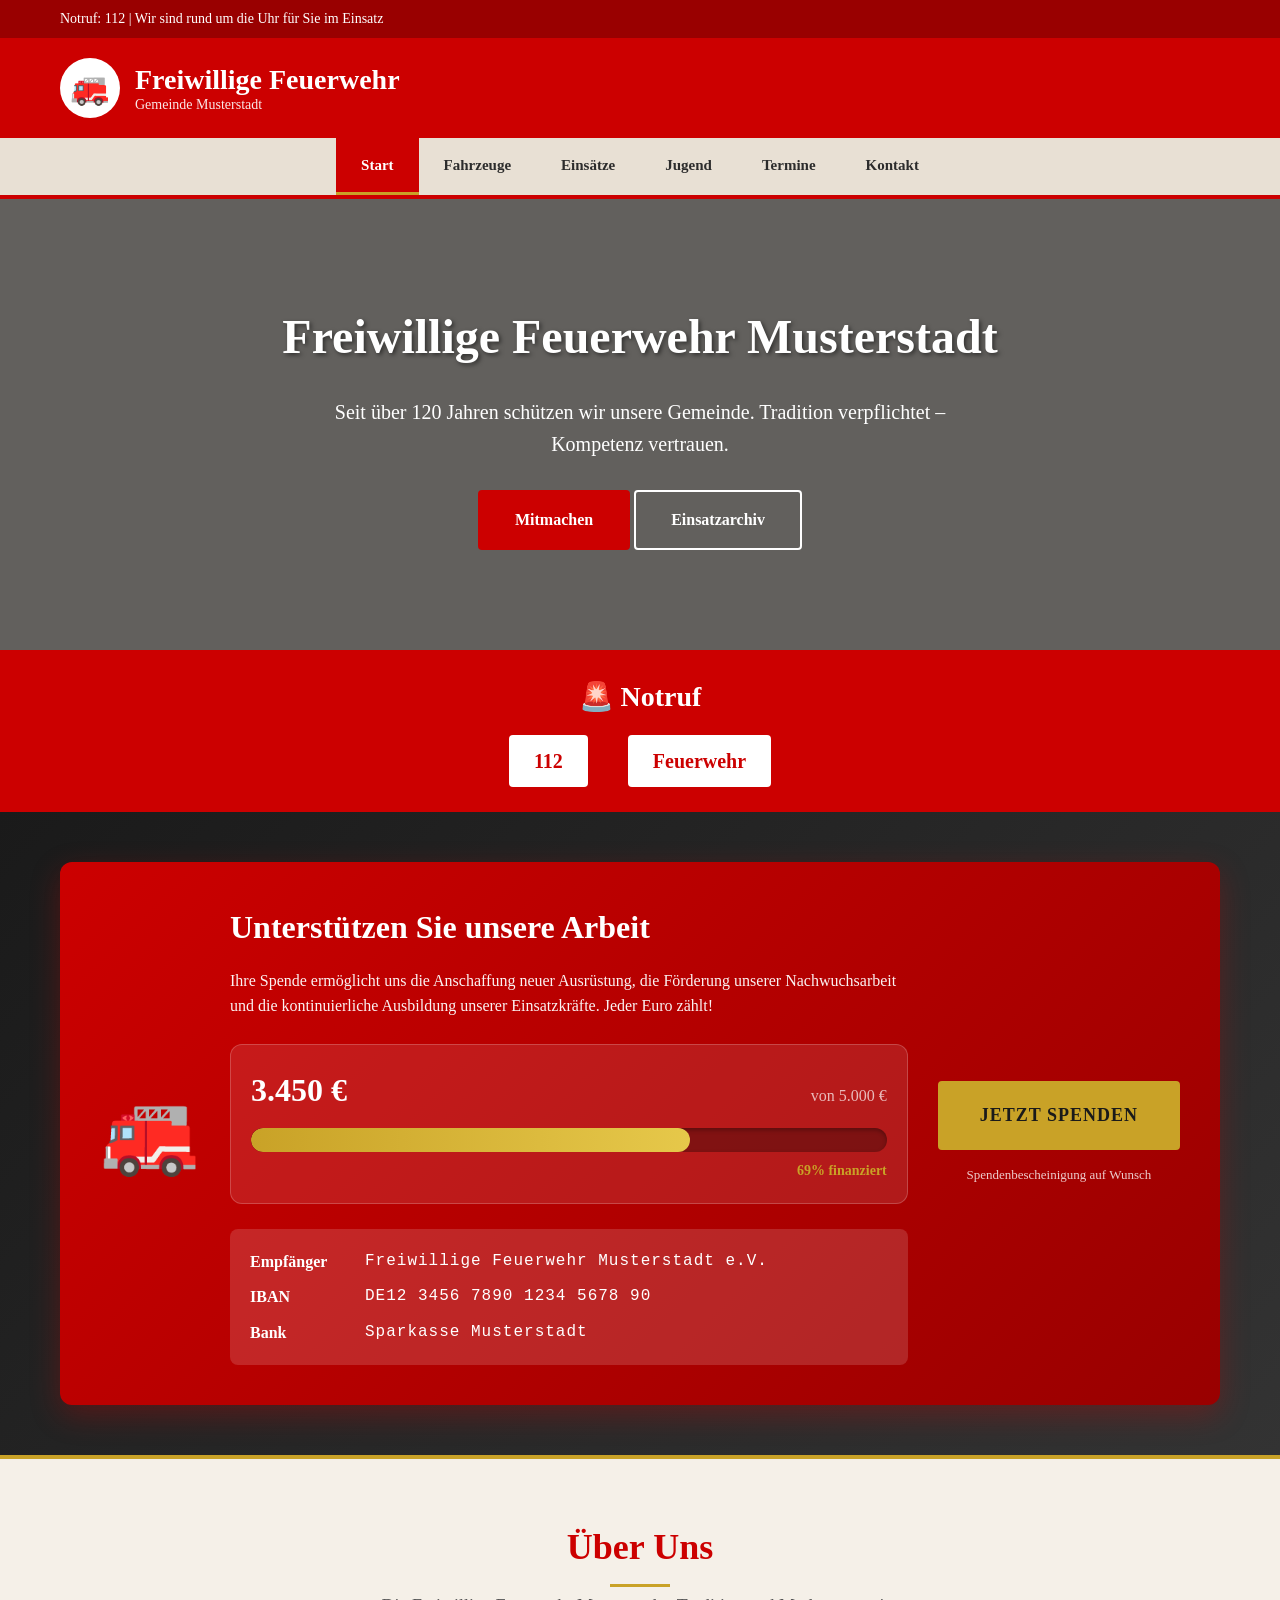
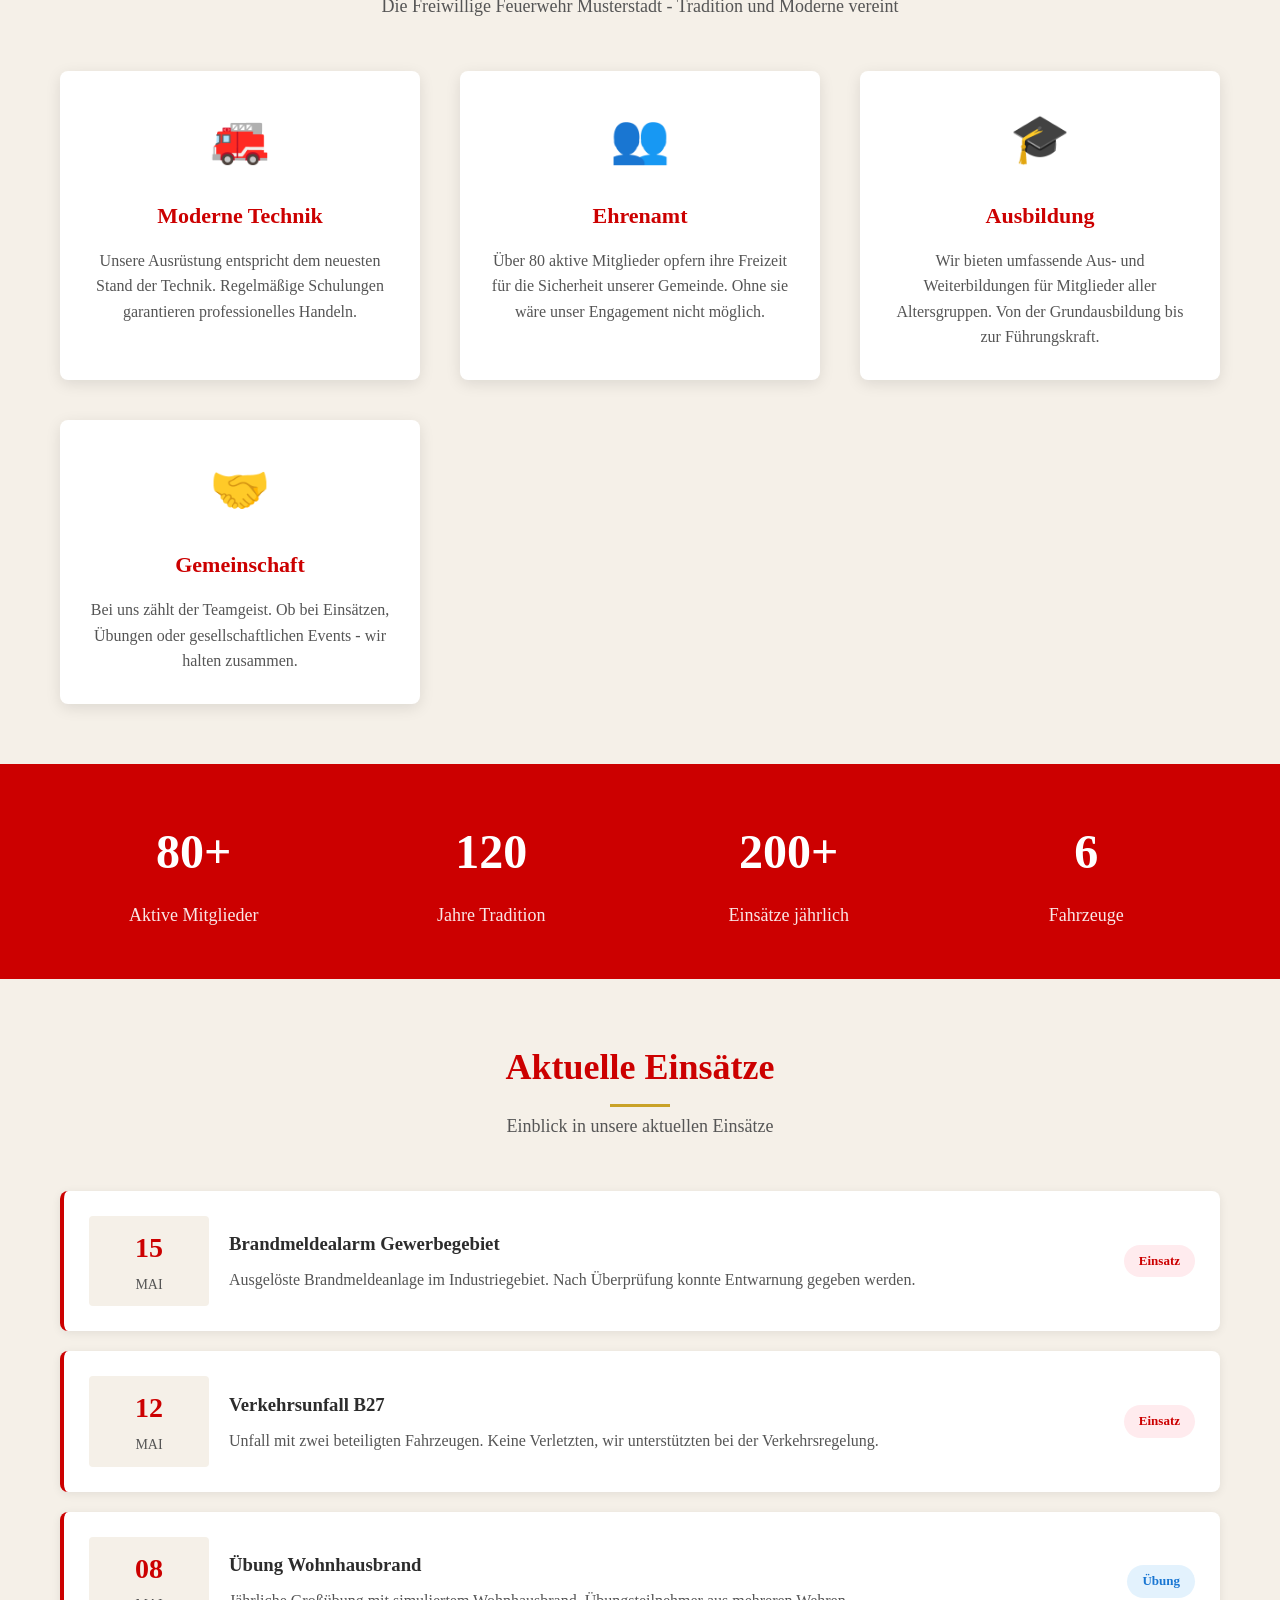
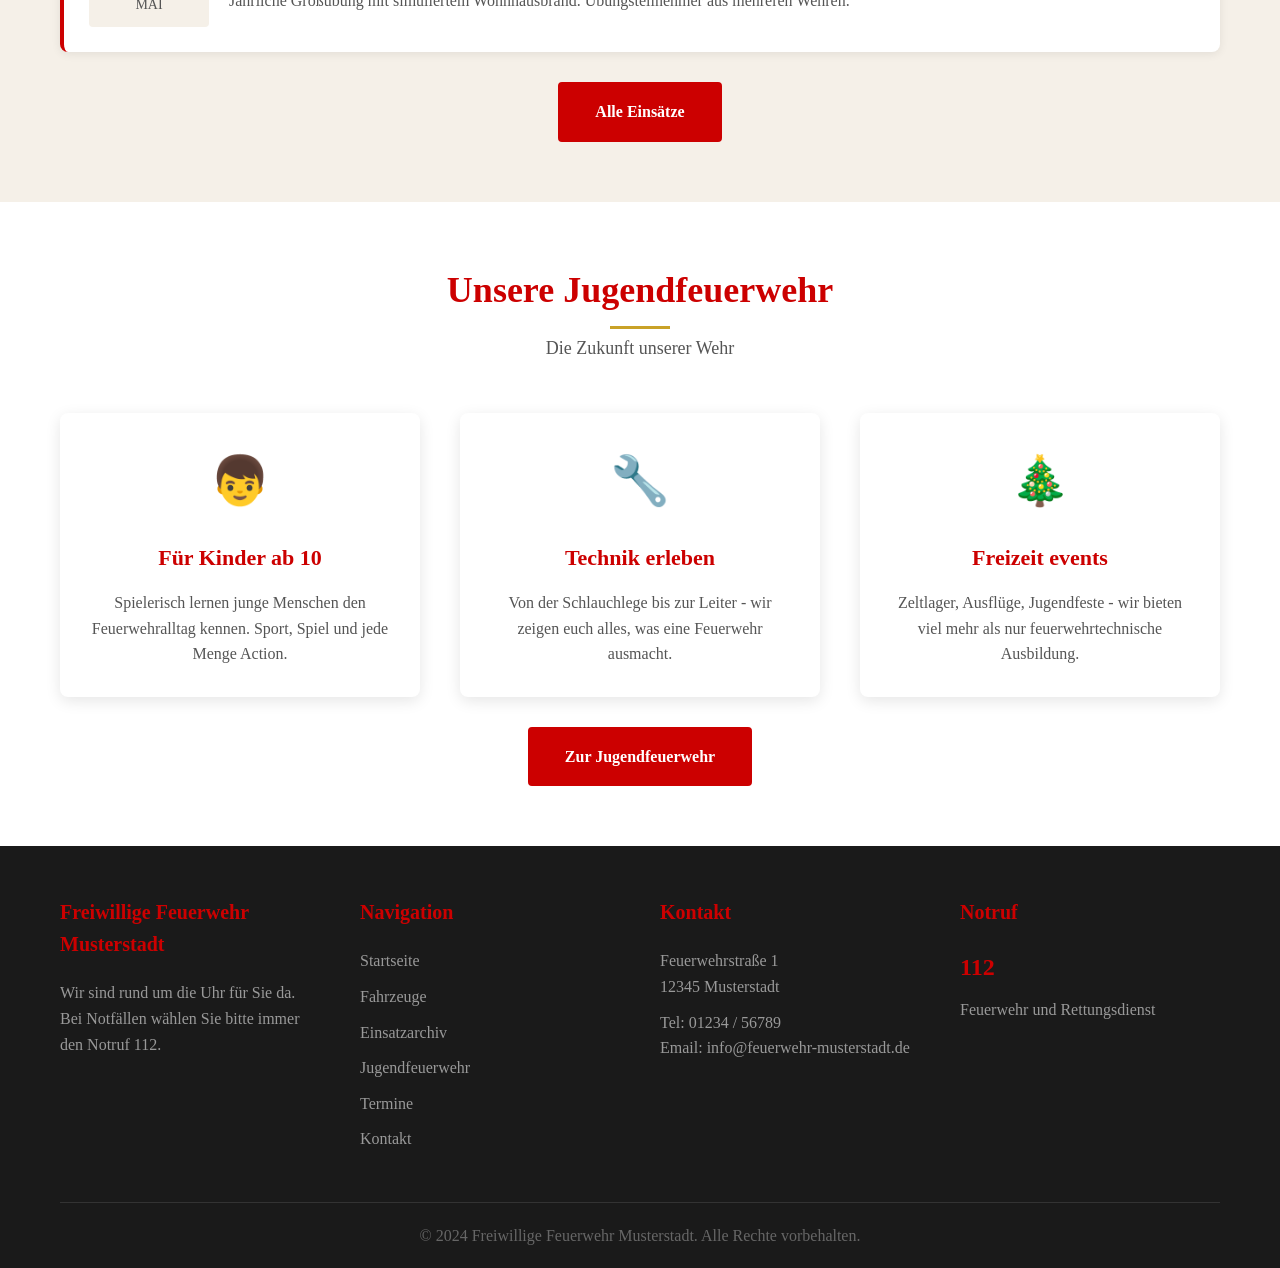
==== index.html @ 6a45057d "Template 6: Feuerwehr-Website mit echten Bildern" ====
<!DOCTYPE html>
<html lang="de">
<head>
    <meta charset="UTF-8">
    <meta name="viewport" content="width=device-width, initial-scale=1.0">
    <title>Freiwillige Feuerwehr Musterstadt - Wir schützen, wir helfen, wir sind da</title>
    <link rel="stylesheet" href="styles.css">
</head>
<body>
    <header>
        <div class="header-top">
            <div class="container">
                <span>Notruf: 112 | Wir sind rund um die Uhr für Sie im Einsatz</span>
            </div>
        </div>
        <div class="container">
            <div class="header-main">
                <div class="logo">
                    <div class="logo-icon">🚒</div>
                    <div class="logo-text">
                        Freiwillige Feuerwehr
                        <span>Gemeinde Musterstadt</span>
                    </div>
                </div>
            </div>
        </div>
    </header>

    <nav>
        <div class="container">
            <ul>
                <li><a href="index.html" class="active">Start</a></li>
                <li><a href="fahrzeuge.html">Fahrzeuge</a></li>
                <li><a href="einsatz.html">Einsätze</a></li>
                <li><a href="jugendfeuerwehr.html">Jugend</a></li>
                <li><a href="events.html">Termine</a></li>
                <li><a href="kontakt.html">Kontakt</a></li>
            </ul>
        </div>
    </nav>

    <section class="hero" style="background: linear-gradient(rgba(0,0,0,0.6), rgba(0,0,0,0.6)), url('https://images.unsplash.com/photo-1516233672786-4d4b33e1d5e4?w=1200') center/cover no-repeat;">
        <div class="container">
            <h1>Freiwillige Feuerwehr Musterstadt</h1>
            <p>Seit über 120 Jahren schützen wir unsere Gemeinde. Tradition verpflichtet – Kompetenz vertrauen.</p>
            <a href="kontakt.html" class="btn">Mitmachen</a>
            <a href="einsatz.html" class="btn btn-outline">Einsatzarchiv</a>
        </div>
    </section>

    <div class="emergency-banner">
        <div class="container">
            <h2>🚨 Notruf</h2>
            <div class="emergency-numbers">
                <div class="emergency-number">112</div>
                <div class="emergency-number">Feuerwehr</div>
            </div>
        </div>
    </div>

    <section class="donation-banner">
        <div class="container">
            <div class="donation-box">
                <div class="donation-icon">🚒</div>
                <div class="donation-content">
                    <h2>Unterstützen Sie unsere Arbeit</h2>
                    <p>Ihre Spende ermöglicht uns die Anschaffung neuer Ausrüstung, die Förderung unserer Nachwuchsarbeit und die kontinuierliche Ausbildung unserer Einsatzkräfte. Jeder Euro zählt!</p>
                    
                    <div class="donation-progress">
                        <div class="donation-progress-header">
                            <span class="donation-current">3.450 €</span>
                            <span class="donation-goal">von 5.000 €</span>
                        </div>
                        <div class="donation-progress-bar">
                            <div class="donation-progress-fill" style="width: 69%;"></div>
                        </div>
                        <span class="donation-percent">69% finanziert</span>
                    </div>
                    
                    <div class="donation-details">
                        <div class="donation-account">
                            <span class="donation-label">Empfänger</span>
                            <span class="donation-value">Freiwillige Feuerwehr Musterstadt e.V.</span>
                        </div>
                        <div class="donation-account">
                            <span class="donation-label">IBAN</span>
                            <span class="donation-value">DE12 3456 7890 1234 5678 90</span>
                        </div>
                        <div class="donation-account">
                            <span class="donation-label">Bank</span>
                            <span class="donation-value">Sparkasse Musterstadt</span>
                        </div>
                    </div>
                </div>
                <div class="donation-action">
                    <a href="kontakt.html" class="btn btn-donate">Jetzt spenden</a>
                    <p class="donation-note">Spendenbescheinigung auf Wunsch</p>
                </div>
            </div>
        </div>
    </section>

    <section>
        <div class="container">
            <div class="section-title">
                <h2>Über Uns</h2>
                <p>Die Freiwillige Feuerwehr Musterstadt - Tradition und Moderne vereint</p>
            </div>
            <div class="about-grid">
                <div class="about-card">
                    <div class="about-card-icon">🚒</div>
                    <h3>Moderne Technik</h3>
                    <p>Unsere Ausrüstung entspricht dem neuesten Stand der Technik. Regelmäßige Schulungen garantieren professionelles Handeln.</p>
                </div>
                <div class="about-card">
                    <div class="about-card-icon">👥</div>
                    <h3>Ehrenamt</h3>
                    <p>Über 80 aktive Mitglieder opfern ihre Freizeit für die Sicherheit unserer Gemeinde. Ohne sie wäre unser Engagement nicht möglich.</p>
                </div>
                <div class="about-card">
                    <div class="about-card-icon">🎓</div>
                    <h3>Ausbildung</h3>
                    <p>Wir bieten umfassende Aus- und Weiterbildungen für Mitglieder aller Altersgruppen. Von der Grundausbildung bis zur Führungskraft.</p>
                </div>
                <div class="about-card">
                    <div class="about-card-icon">🤝</div>
                    <h3>Gemeinschaft</h3>
                    <p>Bei uns zählt der Teamgeist. Ob bei Einsätzen, Übungen oder gesellschaftlichen Events - wir halten zusammen.</p>
                </div>
            </div>
        </div>
    </section>

    <section class="stats-section">
        <div class="container">
            <div class="stats-grid">
                <div class="stat-item">
                    <h3>80+</h3>
                    <p>Aktive Mitglieder</p>
                </div>
                <div class="stat-item">
                    <h3>120</h3>
                    <p>Jahre Tradition</p>
                </div>
                <div class="stat-item">
                    <h3>200+</h3>
                    <p>Einsätze jährlich</p>
                </div>
                <div class="stat-item">
                    <h3>6</h3>
                    <p>Fahrzeuge</p>
                </div>
            </div>
        </div>
    </section>

    <section>
        <div class="container">
            <div class="section-title">
                <h2>Aktuelle Einsätze</h2>
                <p>Einblick in unsere aktuellen Einsätze</p>
            </div>
            <div class="mission-list">
                <div class="mission-item">
                    <div class="mission-date">
                        <span class="day">15</span>
                        <span class="month">Mai</span>
                    </div>
                    <div class="mission-content">
                        <h3>Brandmeldealarm Gewerbegebiet</h3>
                        <p>Ausgelöste Brandmeldeanlage im Industriegebiet. Nach Überprüfung konnte Entwarnung gegeben werden.</p>
                    </div>
                    <span class="mission-type einsatz">Einsatz</span>
                </div>
                <div class="mission-item">
                    <div class="mission-date">
                        <span class="day">12</span>
                        <span class="month">Mai</span>
                    </div>
                    <div class="mission-content">
                        <h3>Verkehrsunfall B27</h3>
                        <p>Unfall mit zwei beteiligten Fahrzeugen. Keine Verletzten, wir unterstützten bei der Verkehrsregelung.</p>
                    </div>
                    <span class="mission-type einsatz">Einsatz</span>
                </div>
                <div class="mission-item">
                    <div class="mission-date">
                        <span class="day">08</span>
                        <span class="month">Mai</span>
                    </div>
                    <div class="mission-content">
                        <h3>Übung Wohnhausbrand</h3>
                        <p>Jährliche Großübung mit simuliertem Wohnhausbrand. Übungsteilnehmer aus mehreren Wehren.</p>
                    </div>
                    <span class="mission-type uebung">Übung</span>
                </div>
            </div>
            <div style="text-align: center; margin-top: 30px;">
                <a href="einsatz.html" class="btn">Alle Einsätze</a>
            </div>
        </div>
    </section>

    <section style="background-color: var(--white);">
        <div class="container">
            <div class="section-title">
                <h2>Unsere Jugendfeuerwehr</h2>
                <p>Die Zukunft unserer Wehr</p>
            </div>
            <div class="about-grid">
                <div class="about-card">
                    <div class="about-card-icon">👦</div>
                    <h3>Für Kinder ab 10</h3>
                    <p>Spielerisch lernen junge Menschen den Feuerwehralltag kennen. Sport, Spiel und jede Menge Action.</p>
                </div>
                <div class="about-card">
                    <div class="about-card-icon">🔧</div>
                    <h3>Technik erleben</h3>
                    <p>Von der Schlauchlege bis zur Leiter - wir zeigen euch alles, was eine Feuerwehr ausmacht.</p>
                </div>
                <div class="about-card">
                    <div class="about-card-icon">🎄</div>
                    <h3>Freizeit events</h3>
                    <p>Zeltlager, Ausflüge, Jugendfeste - wir bieten viel mehr als nur feuerwehrtechnische Ausbildung.</p>
                </div>
            </div>
            <div style="text-align: center; margin-top: 30px;">
                <a href="jugendfeuerwehr.html" class="btn">Zur Jugendfeuerwehr</a>
            </div>
        </div>
    </section>

    <footer>
        <div class="container">
            <div class="footer-grid">
                <div class="footer-section">
                    <h4>Freiwillige Feuerwehr Musterstadt</h4>
                    <p>Wir sind rund um die Uhr für Sie da. Bei Notfällen wählen Sie bitte immer den Notruf 112.</p>
                </div>
                <div class="footer-section">
                    <h4>Navigation</h4>
                    <ul>
                        <li><a href="index.html">Startseite</a></li>
                        <li><a href="fahrzeuge.html">Fahrzeuge</a></li>
                        <li><a href="einsatz.html">Einsatzarchiv</a></li>
                        <li><a href="jugendfeuerwehr.html">Jugendfeuerwehr</a></li>
                        <li><a href="events.html">Termine</a></li>
                        <li><a href="kontakt.html">Kontakt</a></li>
                    </ul>
                </div>
                <div class="footer-section">
                    <h4>Kontakt</h4>
                    <p>Feuerwehrstraße 1<br>12345 Musterstadt</p>
                    <p>Tel: 01234 / 56789<br>Email: info@feuerwehr-musterstadt.de</p>
                </div>
                <div class="footer-section">
                    <h4>Notruf</h4>
                    <p style="font-size: 24px; font-weight: bold; color: var(--primary-red);">112</p>
                    <p>Feuerwehr und Rettungsdienst</p>
                </div>
            </div>
            <div class="footer-bottom">
                <p>&copy; 2024 Freiwillige Feuerwehr Musterstadt. Alle Rechte vorbehalten.</p>
            </div>
        </div>
    </footer>
</body>
</html>
---- styles.css ----
:root {
  --primary-red: #cc0000;
  --primary-red-dark: #990000;
  --beige: #f5f0e8;
  --beige-dark: #e8e0d4;
  --white: #ffffff;
  --text-dark: #2c2c2c;
  --text-gray: #555555;
  --gold: #c9a227;
}

* {
  margin: 0;
  padding: 0;
  box-sizing: border-box;
}

body {
  font-family: 'Georgia', 'Times New Roman', serif;
  background-color: var(--beige);
  color: var(--text-dark);
  line-height: 1.6;
}

h1, h2, h3, h4 {
  font-family: 'Georgia', serif;
  font-weight: 700;
}

a {
  text-decoration: none;
  color: inherit;
}

.container {
  max-width: 1200px;
  margin: 0 auto;
  padding: 0 20px;
}

/* Header & Navigation */
header {
  background-color: var(--primary-red);
  color: var(--white);
  padding: 0;
}

.header-top {
  background-color: var(--primary-red-dark);
  padding: 8px 0;
  font-size: 14px;
}

.header-main {
  display: flex;
  justify-content: space-between;
  align-items: center;
  padding: 20px 0;
}

.logo {
  display: flex;
  align-items: center;
  gap: 15px;
}

.logo-icon {
  width: 60px;
  height: 60px;
  background-color: var(--white);
  border-radius: 50%;
  display: flex;
  align-items: center;
  justify-content: center;
  font-size: 32px;
}

.logo-text {
  font-size: 28px;
  font-weight: 700;
  line-height: 1.2;
}

.logo-text span {
  display: block;
  font-size: 14px;
  font-weight: 400;
  opacity: 0.9;
}

nav {
  background-color: var(--beige-dark);
  border-bottom: 4px solid var(--primary-red);
}

nav ul {
  display: flex;
  list-style: none;
  justify-content: center;
  flex-wrap: wrap;
}

nav ul li {
  position: relative;
}

nav ul li a {
  display: block;
  padding: 15px 25px;
  color: var(--text-dark);
  font-weight: 600;
  font-size: 15px;
  transition: all 0.3s ease;
  border-bottom: 3px solid transparent;
}

nav ul li a:hover,
nav ul li a.active {
  background-color: var(--primary-red);
  color: var(--white);
  border-bottom-color: var(--gold);
}

/* Hero Section */
.hero {
  background: linear-gradient(rgba(0,0,0,0.6), rgba(0,0,0,0.6)), url('data:image/svg+xml,<svg xmlns="http://www.w3.org/2000/svg" viewBox="0 0 1200 600"><rect fill="%23cc0000" width="1200" height="600"/><text x="600" y="300" text-anchor="middle" fill="white" font-size="120" opacity="0.1">🚒</text></svg>');
  background-size: cover;
  background-position: center;
  color: var(--white);
  padding: 100px 0;
  text-align: center;
}

.hero h1 {
  font-size: 48px;
  margin-bottom: 20px;
  text-shadow: 2px 2px 4px rgba(0,0,0,0.5);
}

.hero p {
  font-size: 20px;
  max-width: 700px;
  margin: 0 auto 30px;
}

.btn {
  display: inline-block;
  padding: 15px 35px;
  background-color: var(--primary-red);
  color: var(--white);
  font-weight: 700;
  font-size: 16px;
  border-radius: 4px;
  transition: all 0.3s ease;
  border: 2px solid var(--primary-red);
  cursor: pointer;
}

.btn:hover {
  background-color: var(--primary-red-dark);
  border-color: var(--primary-red-dark);
  transform: translateY(-2px);
}

.btn-outline {
  background-color: transparent;
  border: 2px solid var(--white);
}

.btn-outline:hover {
  background-color: var(--white);
  color: var(--primary-red);
}

.btn-gold {
  background-color: var(--gold);
  border-color: var(--gold);
}

.btn-gold:hover {
  background-color: #b8911f;
}

/* Emergency Banner */
.emergency-banner {
  background-color: var(--primary-red);
  color: var(--white);
  padding: 25px 0;
  text-align: center;
}

.emergency-banner h2 {
  font-size: 28px;
  margin-bottom: 10px;
}

.emergency-banner .emergency-numbers {
  display: flex;
  justify-content: center;
  gap: 40px;
  flex-wrap: wrap;
  margin-top: 15px;
}

.emergency-number {
  background-color: var(--white);
  color: var(--primary-red);
  padding: 10px 25px;
  font-size: 20px;
  font-weight: 700;
  border-radius: 4px;
}

/* Sections */
section {
  padding: 60px 0;
}

.section-title {
  text-align: center;
  margin-bottom: 50px;
}

.section-title h2 {
  font-size: 36px;
  color: var(--primary-red);
  margin-bottom: 15px;
  position: relative;
  display: inline-block;
}

.section-title h2::after {
  content: '';
  position: absolute;
  bottom: -10px;
  left: 50%;
  transform: translateX(-50%);
  width: 60px;
  height: 3px;
  background-color: var(--gold);
}

.section-title p {
  font-size: 18px;
  color: var(--text-gray);
}

/* About Section */
.about-grid {
  display: grid;
  grid-template-columns: repeat(auto-fit, minmax(300px, 1fr));
  gap: 40px;
}

.about-card {
  background-color: var(--white);
  padding: 30px;
  border-radius: 8px;
  box-shadow: 0 4px 15px rgba(0,0,0,0.1);
  text-align: center;
}

.about-card-icon {
  font-size: 48px;
  margin-bottom: 20px;
}

.about-card h3 {
  color: var(--primary-red);
  margin-bottom: 15px;
  font-size: 22px;
}

.about-card p {
  color: var(--text-gray);
}

/* Stats Section */
.stats-section {
  background-color: var(--primary-red);
  color: var(--white);
  padding: 50px 0;
}

.stats-grid {
  display: grid;
  grid-template-columns: repeat(auto-fit, minmax(200px, 1fr));
  gap: 30px;
  text-align: center;
}

.stat-item h3 {
  font-size: 48px;
  margin-bottom: 10px;
}

.stat-item p {
  font-size: 18px;
  opacity: 0.9;
}

/* Vehicle Gallery */
.vehicle-grid {
  display: grid;
  grid-template-columns: repeat(auto-fit, minmax(350px, 1fr));
  gap: 30px;
}

.vehicle-card {
  background-color: var(--white);
  border-radius: 8px;
  overflow: hidden;
  box-shadow: 0 4px 15px rgba(0,0,0,0.1);
  transition: transform 0.3s ease;
}

.vehicle-card:hover {
  transform: translateY(-5px);
}

.vehicle-image {
  height: 250px;
  background: linear-gradient(135deg, var(--beige-dark), var(--beige));
  display: flex;
  align-items: center;
  justify-content: center;
  font-size: 80px;
}

.vehicle-img {
  width: 100%;
  height: 250px;
  object-fit: cover;
}

.vehicle-info {
  padding: 25px;
}

.vehicle-info h3 {
  color: var(--primary-red);
  margin-bottom: 10px;
  font-size: 22px;
}

.vehicle-info .vehicle-type {
  display: inline-block;
  background-color: var(--gold);
  color: var(--white);
  padding: 4px 12px;
  font-size: 12px;
  font-weight: 600;
  border-radius: 20px;
  margin-bottom: 15px;
}

.vehicle-info p {
  color: var(--text-gray);
  margin-bottom: 10px;
}

.vehicle-details {
  display: flex;
  gap: 20px;
  margin-top: 15px;
  padding-top: 15px;
  border-top: 1px solid var(--beige-dark);
}

.vehicle-details span {
  font-size: 14px;
  color: var(--text-gray);
}

/* Mission Archive */
.mission-list {
  display: flex;
  flex-direction: column;
  gap: 20px;
}

.mission-item {
  background-color: var(--white);
  padding: 25px;
  border-radius: 8px;
  box-shadow: 0 2px 10px rgba(0,0,0,0.08);
  border-left: 4px solid var(--primary-red);
  display: grid;
  grid-template-columns: 120px 1fr auto;
  gap: 20px;
  align-items: center;
}

.mission-date {
  background-color: var(--beige);
  padding: 10px;
  text-align: center;
  border-radius: 4px;
}

.mission-date .day {
  font-size: 28px;
  font-weight: 700;
  color: var(--primary-red);
  display: block;
}

.mission-date .month {
  font-size: 14px;
  color: var(--text-gray);
  text-transform: uppercase;
}

.mission-content h3 {
  color: var(--text-dark);
  margin-bottom: 8px;
}

.mission-content p {
  color: var(--text-gray);
}

.mission-type {
  display: inline-block;
  padding: 6px 15px;
  border-radius: 20px;
  font-size: 13px;
  font-weight: 600;
}

.mission-type.einsatz {
  background-color: #ffebee;
  color: var(--primary-red);
}

.mission-type.uebung {
  background-color: #e3f2fd;
  color: #1976d2;
}

.mission-type.sonstiges {
  background-color: #e8f5e9;
  color: #388e3c;
}

/* Youth Section */
.youth-hero {
  background: linear-gradient(rgba(204, 0, 0, 0.85), rgba(204, 0, 0, 0.85)), url('data:image/svg+xml,<svg xmlns="http://www.w3.org/2000/svg" viewBox="0 0 1200 400"><rect fill="%23cc0000" width="1200" height="400"/></svg>');
  background-size: cover;
  color: var(--white);
  padding: 80px 0;
  text-align: center;
  position: relative;
}

.youth-hero .hero-img {
  position: absolute;
  top: 0;
  left: 0;
  width: 100%;
  height: 100%;
  object-fit: cover;
  z-index: -1;
}

.youth-hero h1 {
  font-size: 42px;
  margin-bottom: 20px;
}

.youth-hero p {
  font-size: 20px;
  max-width: 600px;
  margin: 0 auto;
}

.age-groups {
  display: grid;
  grid-template-columns: repeat(auto-fit, minmax(250px, 1fr));
  gap: 30px;
  margin-top: 40px;
}

.age-group {
  background-color: var(--white);
  padding: 30px;
  border-radius: 8px;
  text-align: center;
  box-shadow: 0 4px 15px rgba(0,0,0,0.1);
}

.age-group h3 {
  color: var(--primary-red);
  font-size: 24px;
  margin-bottom: 15px;
}

.age-group p {
  color: var(--text-gray);
}

.youth-activities {
  background-color: var(--white);
  margin-top: 50px;
}

.activities-grid {
  display: grid;
  grid-template-columns: repeat(auto-fit, minmax(280px, 1fr));
  gap: 25px;
}

.activity-card {
  background-color: var(--beige);
  padding: 25px;
  border-radius: 8px;
  text-align: center;
}

.activity-card-icon {
  font-size: 40px;
  margin-bottom: 15px;
}

.activity-img {
  width: 100%;
  height: 180px;
  object-fit: cover;
  border-radius: 8px 8px 0 0;
}

.activity-card h4 {
  color: var(--primary-red);
  margin-bottom: 10px;
}

/* Events */
.events-grid {
  display: grid;
  grid-template-columns: repeat(auto-fit, minmax(350px, 1fr));
  gap: 30px;
}

.event-card {
  background-color: var(--white);
  border-radius: 8px;
  overflow: hidden;
  box-shadow: 0 4px 15px rgba(0,0,0,0.1);
}

.event-image {
  height: 180px;
  background: linear-gradient(135deg, var(--primary-red), var(--primary-red-dark));
  display: flex;
  align-items: center;
  justify-content: center;
  color: var(--white);
  font-size: 50px;
}

.event-img {
  width: 100%;
  height: 180px;
  object-fit: cover;
}

.event-info {
  padding: 25px;
}

.event-date {
  display: flex;
  align-items: center;
  gap: 10px;
  color: var(--primary-red);
  font-weight: 600;
  margin-bottom: 10px;
}

.event-info h3 {
  color: var(--text-dark);
  margin-bottom: 10px;
  font-size: 20px;
}

.event-info p {
  color: var(--text-gray);
  margin-bottom: 15px;
}

.event-location {
  display: flex;
  align-items: center;
  gap: 8px;
  font-size: 14px;
  color: var(--text-gray);
  padding-top: 15px;
  border-top: 1px solid var(--beige-dark);
}

/* Contact */
.contact-grid {
  display: grid;
  grid-template-columns: 1fr 1fr;
  gap: 40px;
}

.contact-form {
  background-color: var(--white);
  padding: 30px;
  border-radius: 8px;
  box-shadow: 0 4px 15px rgba(0,0,0,0.1);
}

.contact-form h3 {
  color: var(--primary-red);
  margin-bottom: 20px;
  font-size: 24px;
}

.form-group {
  margin-bottom: 20px;
}

.form-group label {
  display: block;
  margin-bottom: 8px;
  font-weight: 600;
  color: var(--text-dark);
}

.form-group input,
.form-group textarea,
.form-group select {
  width: 100%;
  padding: 12px 15px;
  border: 2px solid var(--beige-dark);
  border-radius: 4px;
  font-family: inherit;
  font-size: 15px;
  transition: border-color 0.3s ease;
}

.form-group input:focus,
.form-group textarea:focus,
.form-group select:focus {
  outline: none;
  border-color: var(--primary-red);
}

.form-group textarea {
  min-height: 150px;
  resize: vertical;
}

.contact-info {
  background-color: var(--white);
  padding: 30px;
  border-radius: 8px;
  box-shadow: 0 4px 15px rgba(0,0,0,0.1);
}

.contact-info h3 {
  color: var(--primary-red);
  margin-bottom: 25px;
  font-size: 24px;
}

.info-item {
  display: flex;
  gap: 15px;
  margin-bottom: 25px;
}

.info-icon {
  width: 50px;
  height: 50px;
  background-color: var(--beige);
  border-radius: 50%;
  display: flex;
  align-items: center;
  justify-content: center;
  font-size: 24px;
  flex-shrink: 0;
}

.info-content h4 {
  color: var(--text-dark);
  margin-bottom: 5px;
}

.info-content p {
  color: var(--text-gray);
}

.emergency-contacts {
  background-color: var(--primary-red);
  color: var(--white);
  padding: 25px;
  border-radius: 8px;
  margin-top: 30px;
}

.emergency-contacts h3 {
  margin-bottom: 20px;
  font-size: 22px;
}

.emergency-contact-item {
  display: flex;
  justify-content: space-between;
  align-items: center;
  padding: 15px 0;
  border-bottom: 1px solid rgba(255,255,255,0.2);
}

.emergency-contact-item:last-child {
  border-bottom: none;
}

.emergency-contact-item .number {
  font-size: 24px;
  font-weight: 700;
  background-color: var(--white);
  color: var(--primary-red);
  padding: 8px 20px;
  border-radius: 4px;
}

/* Donation Section */
.donation-section {
  background-color: var(--gold);
  color: var(--white);
  text-align: center;
  padding: 40px;
  margin-top: 40px;
  border-radius: 8px;
}

.donation-section h3 {
  font-size: 28px;
  margin-bottom: 15px;
}

.donation-section p {
  margin-bottom: 20px;
  font-size: 16px;
}

/* Donation Banner on Index */
.donation-banner {
  background: linear-gradient(135deg, #1a1a1a 0%, #333333 100%);
  padding: 50px 0;
  border-bottom: 4px solid var(--gold);
}

.donation-box {
  display: flex;
  align-items: center;
  gap: 30px;
  background: linear-gradient(135deg, var(--primary-red) 0%, var(--primary-red-dark) 100%);
  padding: 40px;
  border-radius: 12px;
  color: var(--white);
  box-shadow: 0 10px 30px rgba(204, 0, 0, 0.3);
}

.donation-icon {
  font-size: 80px;
  flex-shrink: 0;
}

.donation-content {
  flex: 1;
}

.donation-content h2 {
  font-size: 32px;
  margin-bottom: 15px;
  color: var(--white);
}

.donation-content p {
  font-size: 16px;
  margin-bottom: 20px;
  opacity: 0.95;
}

.donation-progress {
  margin: 25px 0;
  padding: 20px;
  background: rgba(255, 255, 255, 0.1);
  border-radius: 12px;
  border: 1px solid rgba(255, 255, 255, 0.2);
}

.donation-progress-header {
  display: flex;
  justify-content: space-between;
  align-items: baseline;
  margin-bottom: 12px;
}

.donation-current {
  font-size: 32px;
  font-weight: 700;
  color: var(--white);
}

.donation-goal {
  font-size: 16px;
  color: rgba(255, 255, 255, 0.7);
}

.donation-progress-bar {
  height: 24px;
  background-color: rgba(0, 0, 0, 0.3);
  border-radius: 12px;
  overflow: hidden;
  box-shadow: inset 0 2px 4px rgba(0, 0, 0, 0.3);
}

.donation-progress-fill {
  height: 100%;
  background: linear-gradient(90deg, var(--gold) 0%, #e6c84a 50%, var(--gold) 100%);
  background-size: 200% 100%;
  border-radius: 12px;
  transition: width 1s ease-out;
  position: relative;
  animation: shimmer 2s linear infinite;
}

@keyframes shimmer {
  0% { background-position: 100% 0; }
  100% { background-position: -100% 0; }
}

.donation-percent {
  display: block;
  text-align: right;
  font-size: 14px;
  color: var(--gold);
  font-weight: 600;
  margin-top: 8px;
}

.donation-details {
  background-color: rgba(255, 255, 255, 0.15);
  padding: 20px;
  border-radius: 8px;
}

.donation-account {
  display: flex;
  gap: 15px;
  margin-bottom: 10px;
}

.donation-account:last-child {
  margin-bottom: 0;
}

.donation-label {
  font-weight: 700;
  min-width: 100px;
}

.donation-value {
  font-family: monospace;
  font-size: 16px;
  letter-spacing: 1px;
}

.donation-action {
  text-align: center;
  flex-shrink: 0;
}

.btn-donate {
  background-color: var(--gold);
  border-color: var(--gold);
  color: #1a1a1a;
  font-size: 18px;
  padding: 18px 40px;
  text-transform: uppercase;
  letter-spacing: 1px;
}

.btn-donate:hover {
  background-color: #b8911f;
  border-color: #b8911f;
  color: #1a1a1a;
  transform: translateY(-3px);
  box-shadow: 0 5px 20px rgba(201, 162, 39, 0.4);
}

.donation-note {
  font-size: 13px;
  margin-top: 15px;
  opacity: 0.8;
}

/* Footer */
footer {
  background-color: #1a1a1a;
  color: var(--white);
  padding: 50px 0 20px;
}

.footer-grid {
  display: grid;
  grid-template-columns: repeat(auto-fit, minmax(250px, 1fr));
  gap: 40px;
  margin-bottom: 40px;
}

.footer-section h4 {
  color: var(--primary-red);
  margin-bottom: 20px;
  font-size: 20px;
}

.footer-section p,
.footer-section li {
  color: #999;
  margin-bottom: 10px;
}

.footer-section ul {
  list-style: none;
}

.footer-section a:hover {
  color: var(--primary-red);
}

.footer-bottom {
  text-align: center;
  padding-top: 20px;
  border-top: 1px solid #333;
  color: #666;
}

/* Responsive */
@media (max-width: 768px) {
  .header-main {
    flex-direction: column;
    text-align: center;
    gap: 20px;
  }

  nav ul {
    justify-content: space-between;
  }

  nav ul li a {
    padding: 12px 15px;
    font-size: 14px;
  }

  .hero h1 {
    font-size: 32px;
  }

  .mission-item {
    grid-template-columns: 1fr;
    text-align: center;
  }

  .contact-grid {
    grid-template-columns: 1fr;
  }

  .emergency-numbers {
    flex-direction: column;
    align-items: center;
  }

  .donation-box {
    flex-direction: column;
    text-align: center;
    padding: 30px 20px;
  }

  .donation-icon {
    font-size: 60px;
  }

  .donation-content h2 {
    font-size: 24px;
  }

  .donation-details {
    text-align: left;
  }

  .donation-account {
    flex-direction: column;
    gap: 5px;
  }

  .vehicle-img,
  .event-img,
  .activity-img {
    height: auto;
  }
}
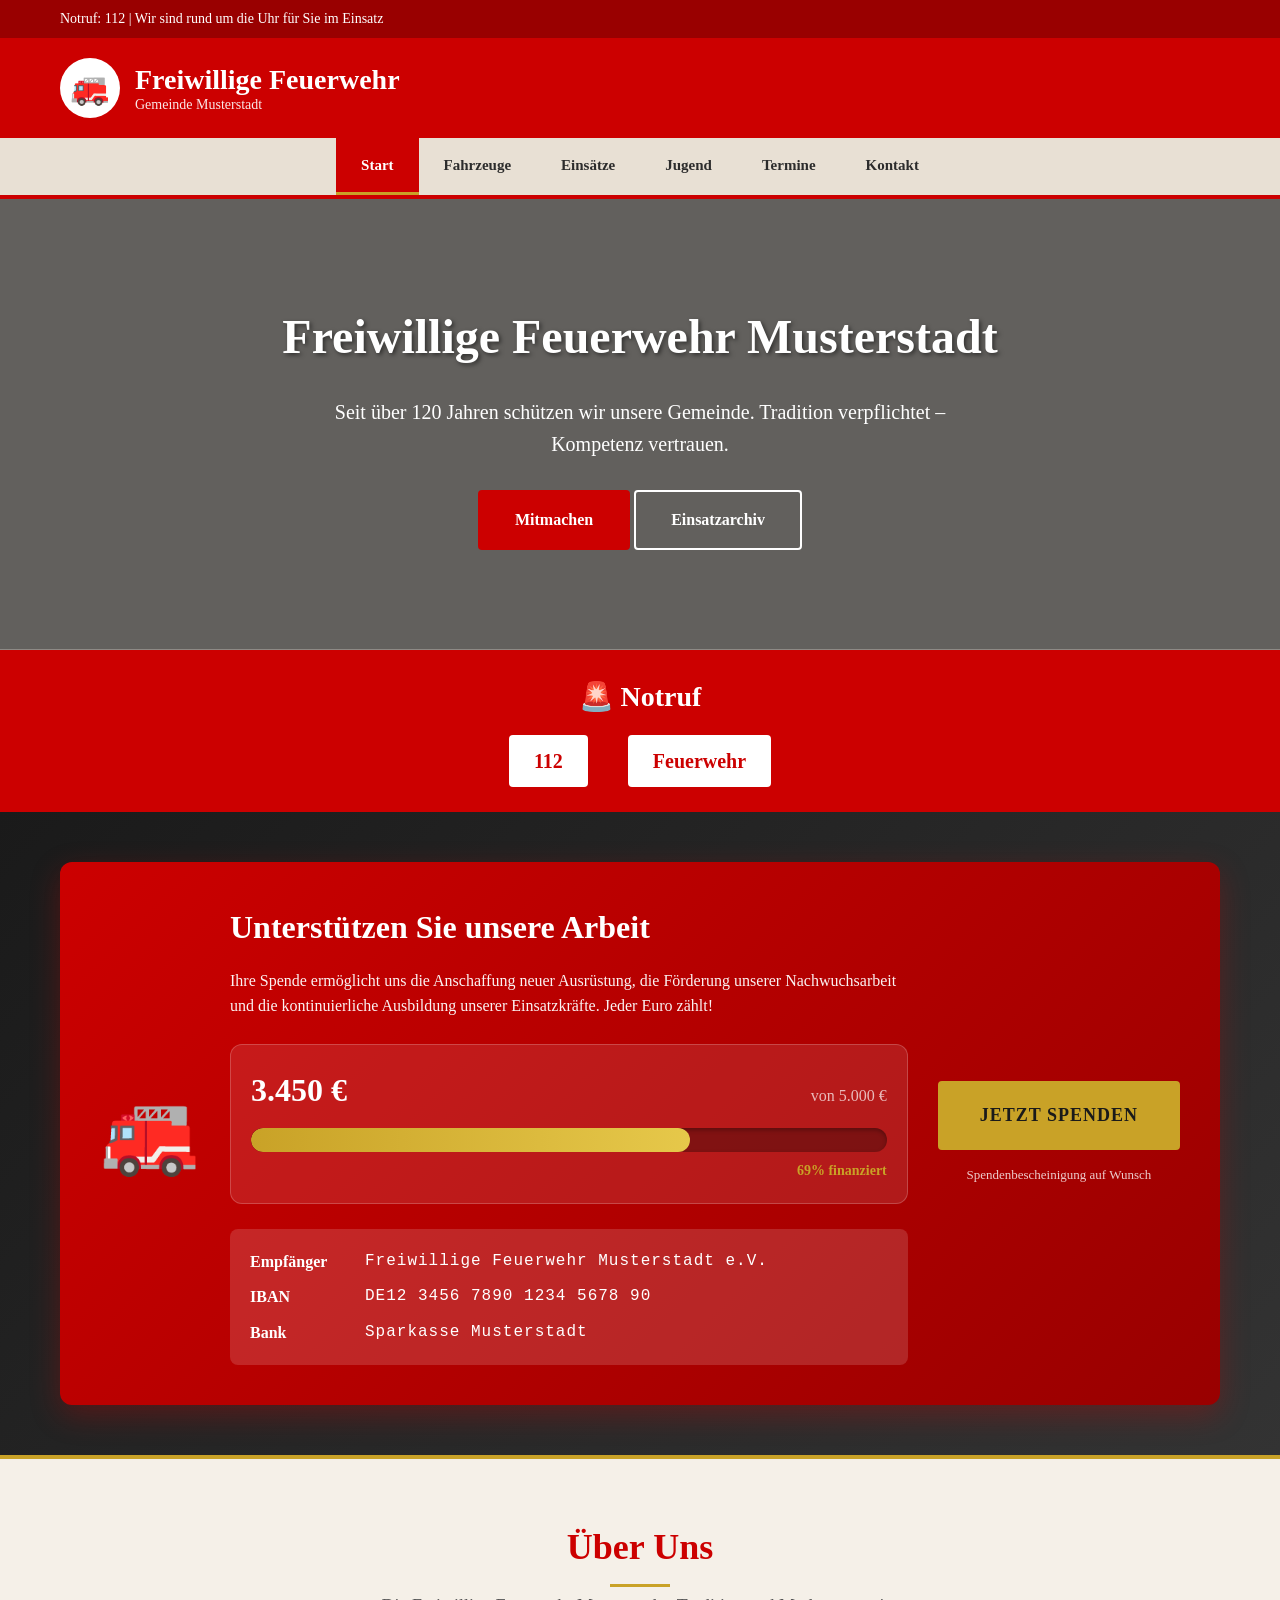
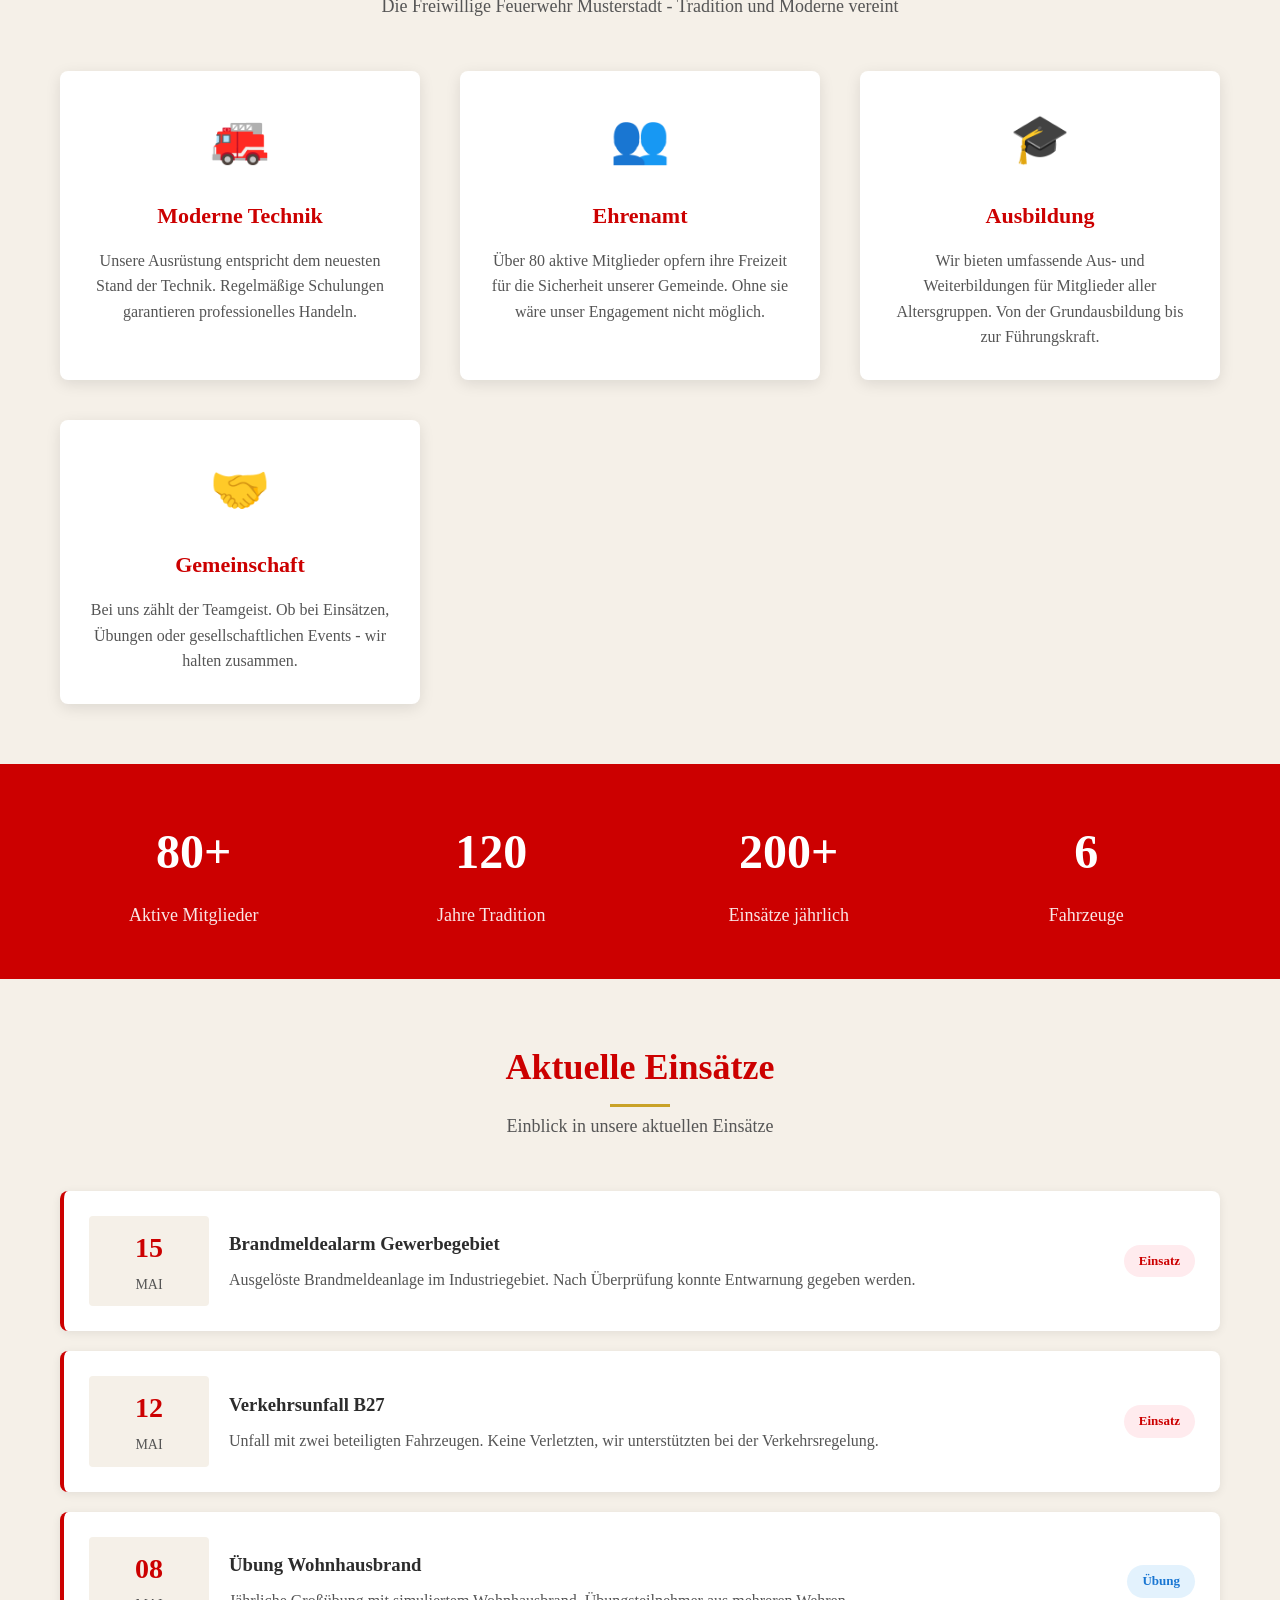
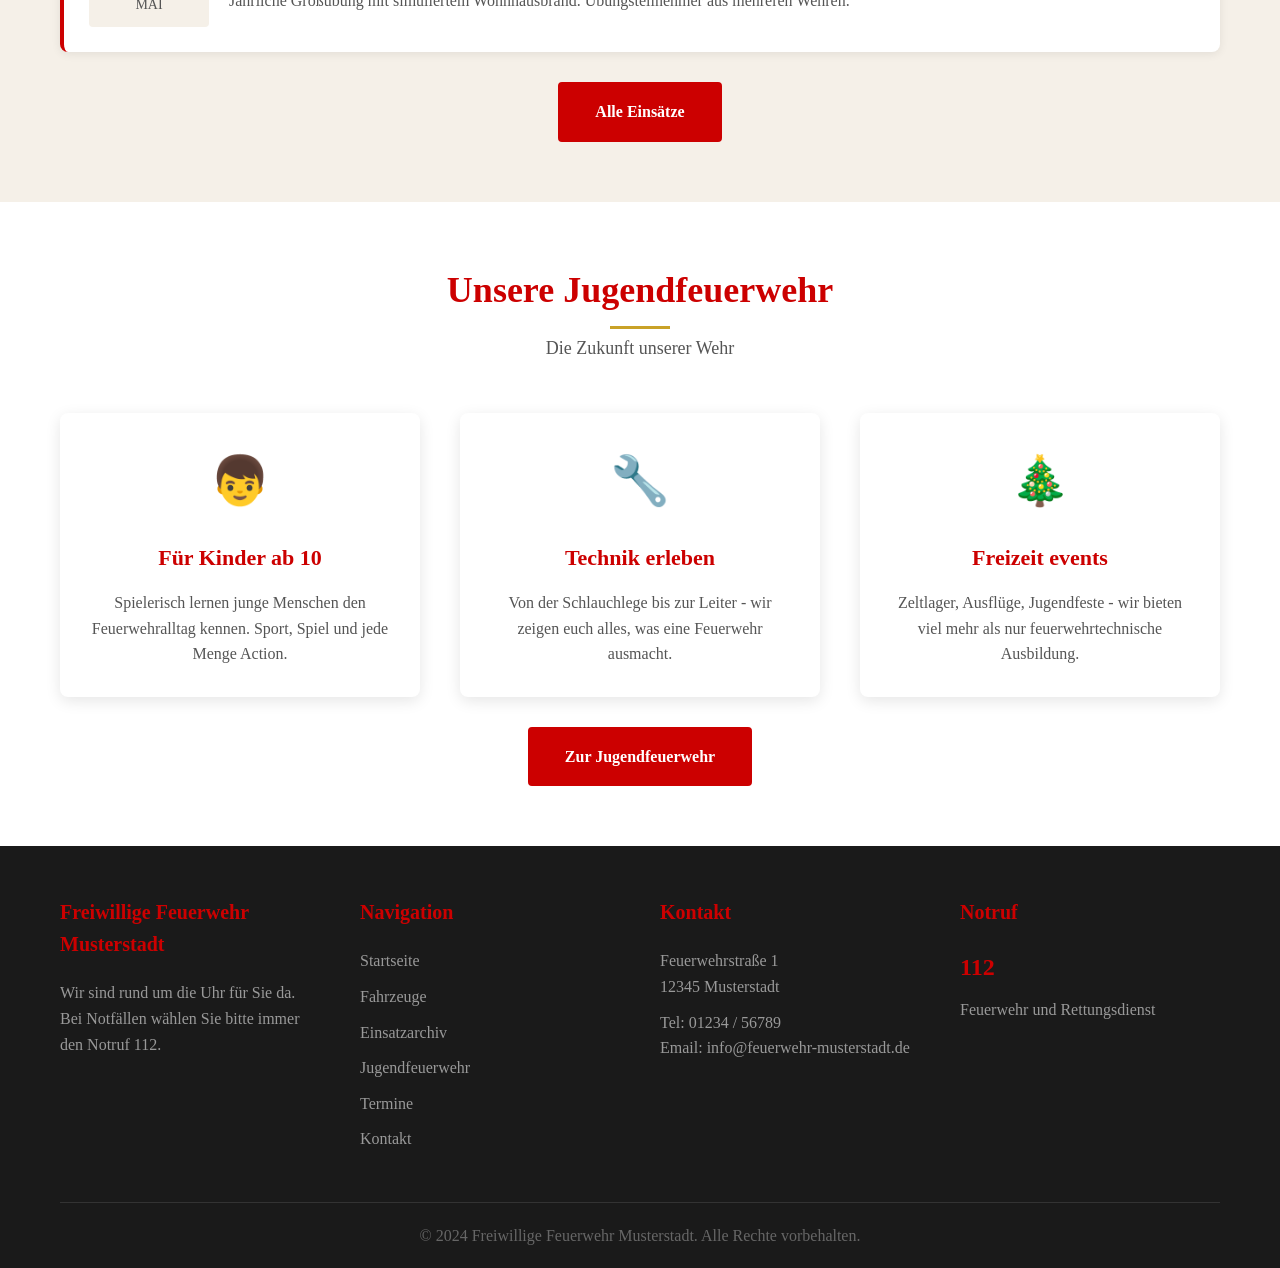
==== commit 4480eb61: "Hero-Bild: Inline-Style entfernt, CSS-Bild wird jetzt verwendet" ====
--- a/index.html
+++ b/index.html
@@ -28,7 +28,12 @@
 
     <nav>
         <div class="container">
-            <ul>
+            <button class="nav-toggle" aria-label="Menü öffnen">
+                <span></span>
+                <span></span>
+                <span></span>
+            </button>
+            <ul class="nav-menu">
                 <li><a href="index.html" class="active">Start</a></li>
                 <li><a href="fahrzeuge.html">Fahrzeuge</a></li>
                 <li><a href="einsatz.html">Einsätze</a></li>
@@ -39,7 +44,7 @@
         </div>
     </nav>
 
-    <section class="hero" style="background: linear-gradient(rgba(0,0,0,0.6), rgba(0,0,0,0.6)), url('https://images.unsplash.com/photo-1516233672786-4d4b33e1d5e4?w=1200') center/cover no-repeat;">
+    <section class="hero">
         <div class="container">
             <h1>Freiwillige Feuerwehr Musterstadt</h1>
             <p>Seit über 120 Jahren schützen wir unsere Gemeinde. Tradition verpflichtet – Kompetenz vertrauen.</p>
@@ -264,5 +269,26 @@
             </div>
         </div>
     </footer>
+
+    <script>
+        // Hamburger Menu Toggle
+        const navToggle = document.querySelector('.nav-toggle');
+        const navMenu = document.querySelector('.nav-menu');
+        
+        if (navToggle && navMenu) {
+            navToggle.addEventListener('click', () => {
+                navToggle.classList.toggle('active');
+                navMenu.classList.toggle('active');
+            });
+            
+            // Schließen bei Klick auf Link
+            navMenu.querySelectorAll('a').forEach(link => {
+                link.addEventListener('click', () => {
+                    navToggle.classList.remove('active');
+                    navMenu.classList.remove('active');
+                });
+            });
+        }
+    </script>
 </body>
 </html>
--- a/styles.css
+++ b/styles.css
@@ -91,8 +91,48 @@
 nav {
   background-color: var(--beige-dark);
   border-bottom: 4px solid var(--primary-red);
-}
-
+  position: relative;
+}
+
+/* Hamburger Toggle - hidden on desktop */
+.nav-toggle {
+  display: none;
+  flex-direction: column;
+  justify-content: space-between;
+  width: 30px;
+  height: 21px;
+  background: none;
+  border: none;
+  cursor: pointer;
+  padding: 0;
+  position: absolute;
+  right: 20px;
+  top: 50%;
+  transform: translateY(-50%);
+}
+
+.nav-toggle span {
+  display: block;
+  width: 100%;
+  height: 3px;
+  background-color: var(--white);
+  border-radius: 2px;
+  transition: all 0.3s ease;
+}
+
+.nav-toggle.active span:nth-child(1) {
+  transform: rotate(45deg) translate(6px, 6px);
+}
+
+.nav-toggle.active span:nth-child(2) {
+  opacity: 0;
+}
+
+.nav-toggle.active span:nth-child(3) {
+  transform: rotate(-45deg) translate(6px, -6px);
+}
+
+/* Desktop nav menu */
 nav ul {
   display: flex;
   list-style: none;
@@ -123,7 +163,7 @@
 
 /* Hero Section */
 .hero {
-  background: linear-gradient(rgba(0,0,0,0.6), rgba(0,0,0,0.6)), url('data:image/svg+xml,<svg xmlns="http://www.w3.org/2000/svg" viewBox="0 0 1200 600"><rect fill="%23cc0000" width="1200" height="600"/><text x="600" y="300" text-anchor="middle" fill="white" font-size="120" opacity="0.1">🚒</text></svg>');
+  background: linear-gradient(rgba(0,0,0,0.6), rgba(0,0,0,0.6)), url('https://images.unsplash.com/photo-1605721911519-3dfeb3be25e7?w=1200') center/cover no-repeat;
   background-size: cover;
   background-position: center;
   color: var(--white);
@@ -949,17 +989,32 @@
     gap: 20px;
   }
 
-  nav ul {
-    justify-content: space-between;
-  }
-
+  /* Larger touch targets for mobile */
   nav ul li a {
-    padding: 12px 15px;
-    font-size: 14px;
+    padding: 16px 20px;
+    font-size: 16px;
+  }
+
+  .btn {
+    padding: 18px 30px;
+    font-size: 18px;
+    min-width: 180px;
+    display: block;
+    margin: 10px auto;
+    text-align: center;
+  }
+
+  .hero {
+    padding: 60px 0;
   }
 
   .hero h1 {
-    font-size: 32px;
+    font-size: 28px;
+  }
+
+  .hero p {
+    font-size: 16px;
+    padding: 0 20px;
   }
 
   .mission-item {
@@ -1004,4 +1059,37 @@
   .activity-img {
     height: auto;
   }
+
+  /* Hamburger Menu */
+  .nav-toggle {
+    display: flex;
+  }
+
+  .nav-menu {
+    display: none;
+    position: absolute;
+    top: 100%;
+    left: 0;
+    right: 0;
+    background-color: var(--primary-red-dark);
+    flex-direction: column;
+    padding: 20px;
+    gap: 10px;
+    z-index: 1000;
+  }
+
+  .nav-menu.active {
+    display: flex;
+  }
+
+  .nav-menu li {
+    text-align: center;
+  }
+
+  .nav-menu li a {
+    display: block;
+    padding: 15px;
+    font-size: 18px;
+    border-bottom: 1px solid rgba(255,255,255,0.1);
+  }
 }
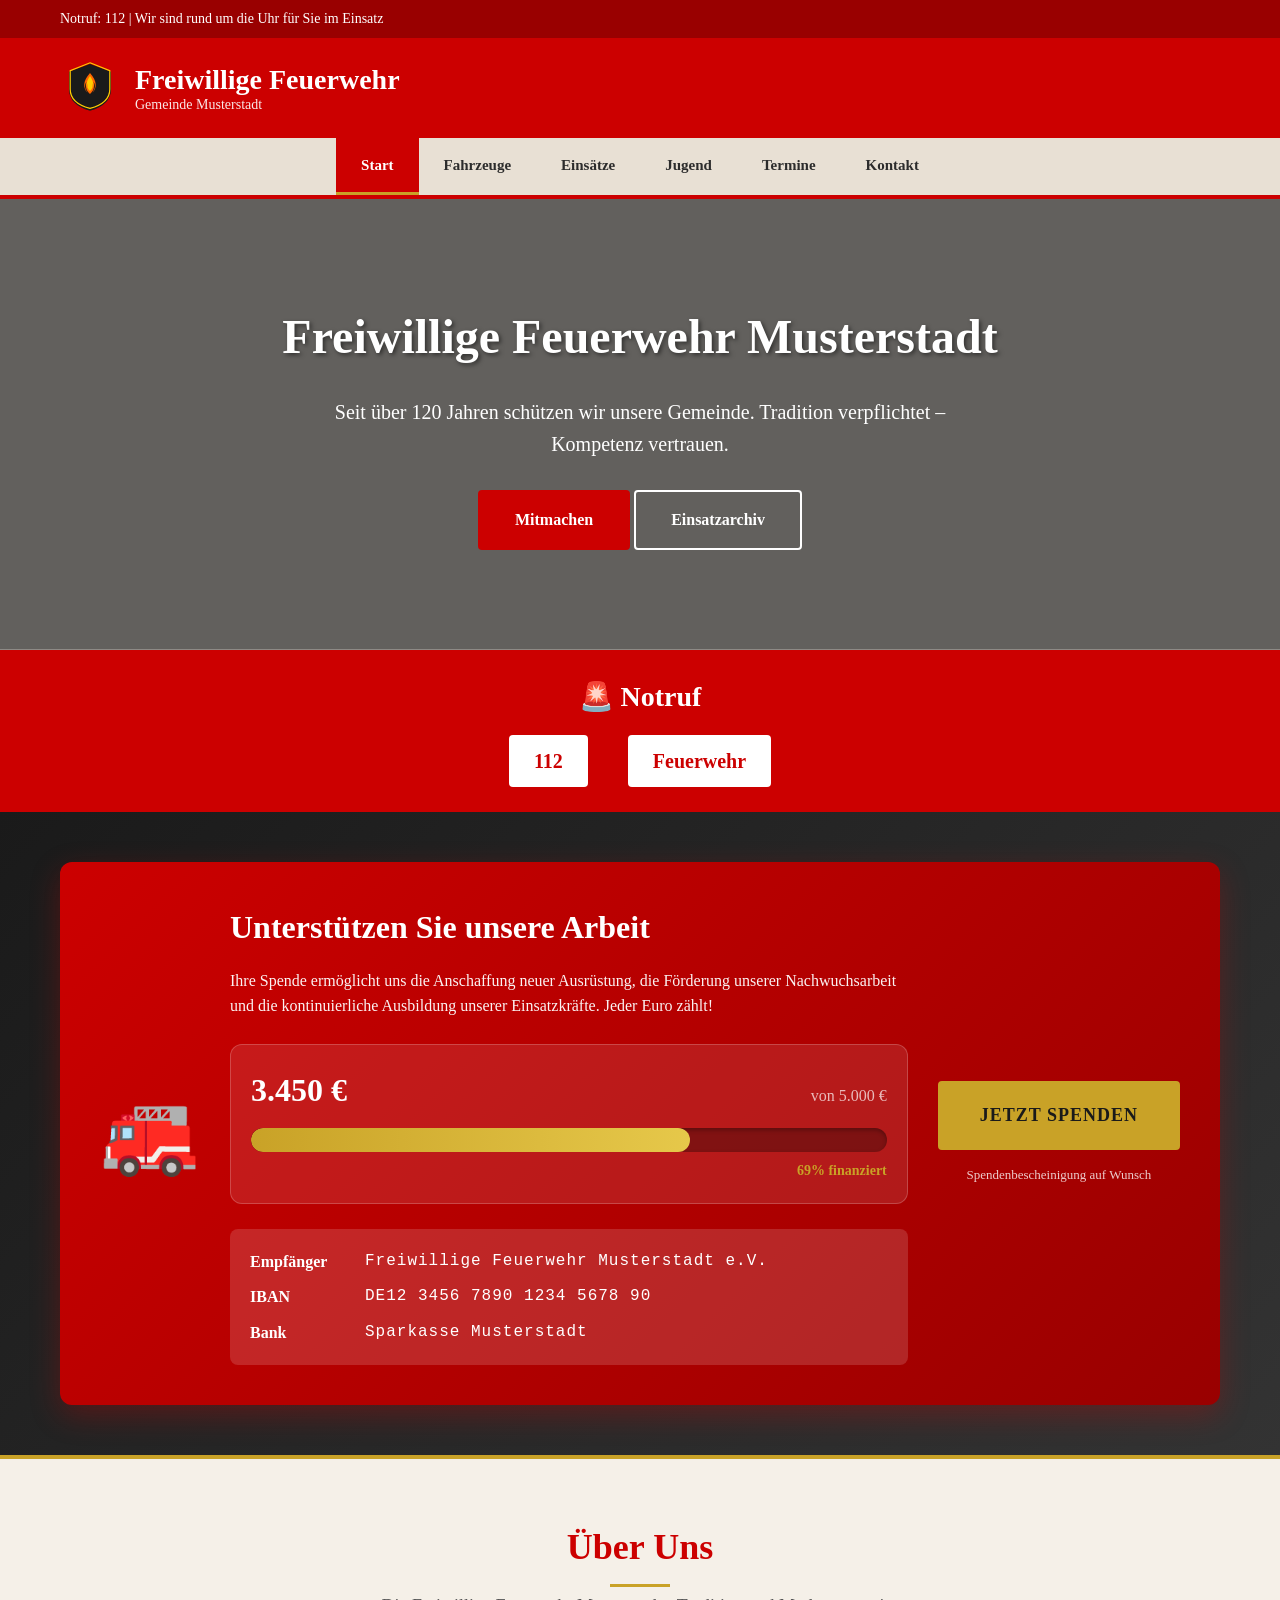
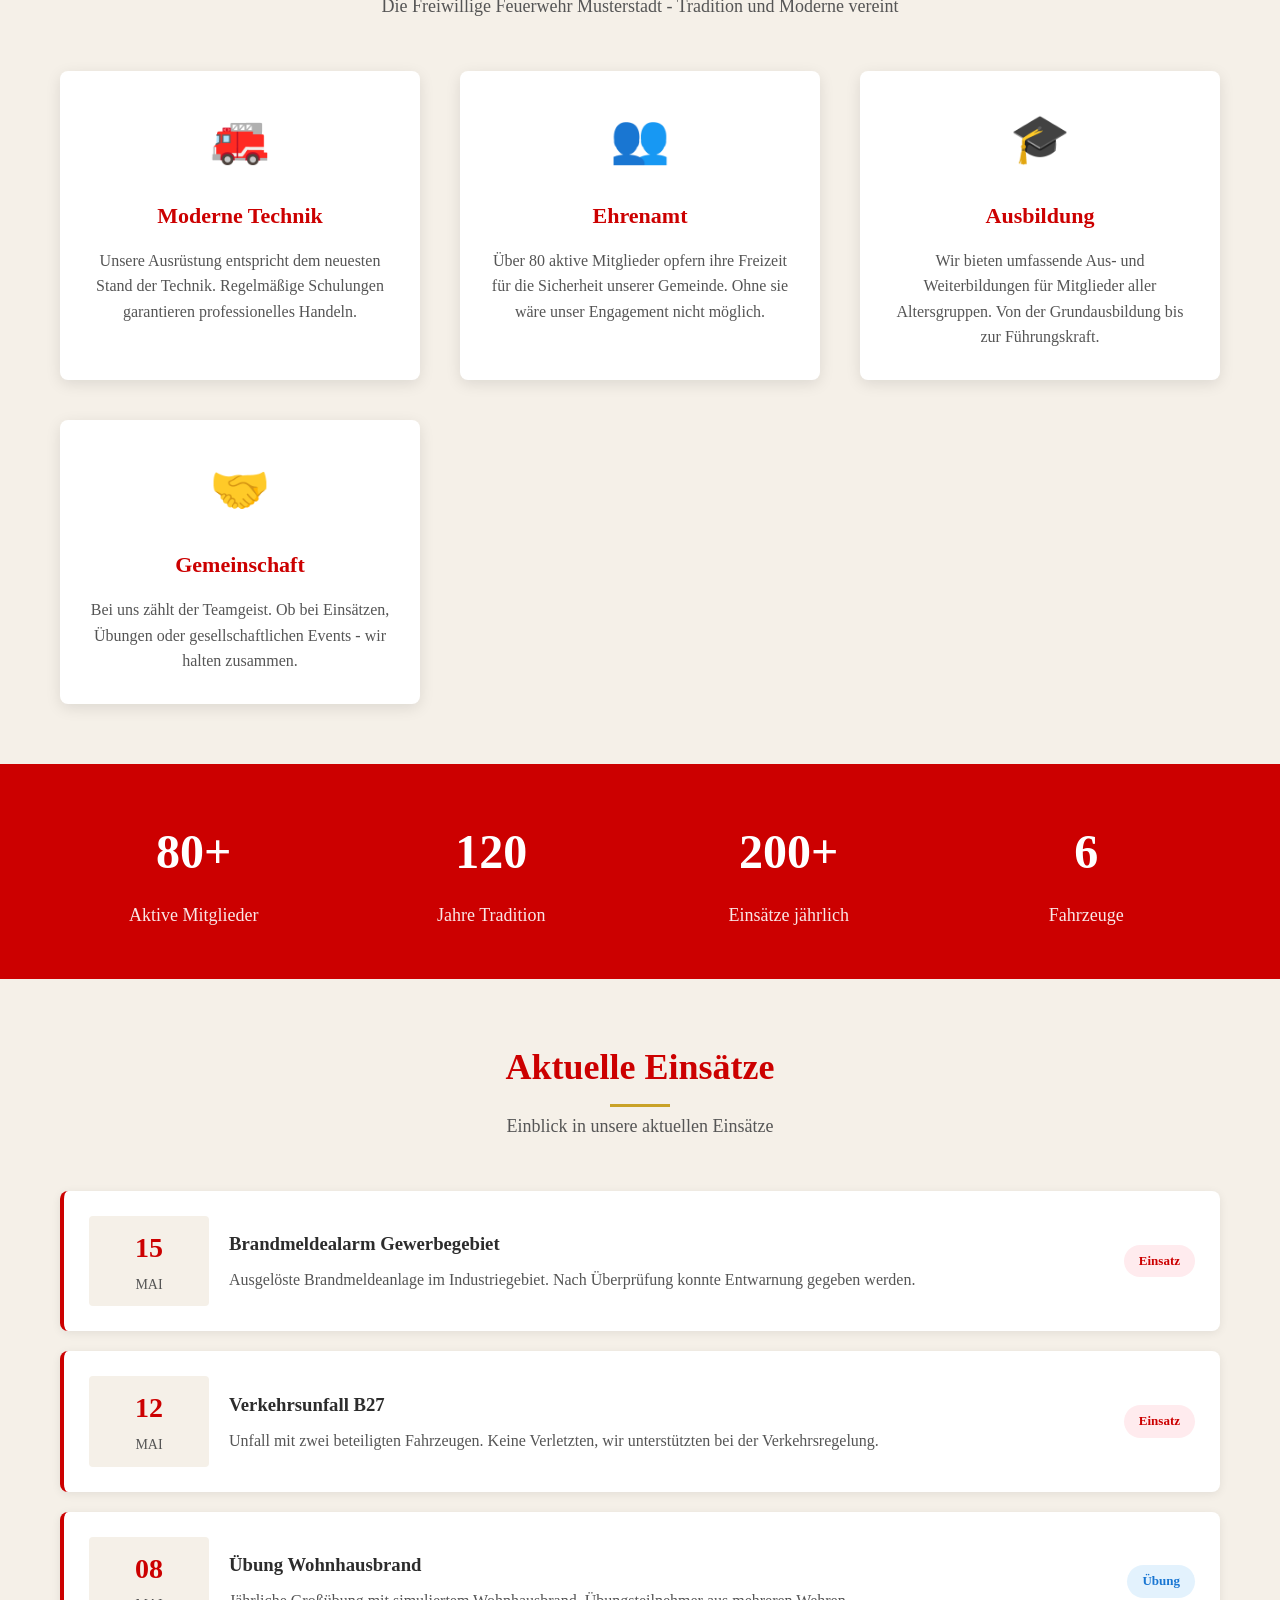
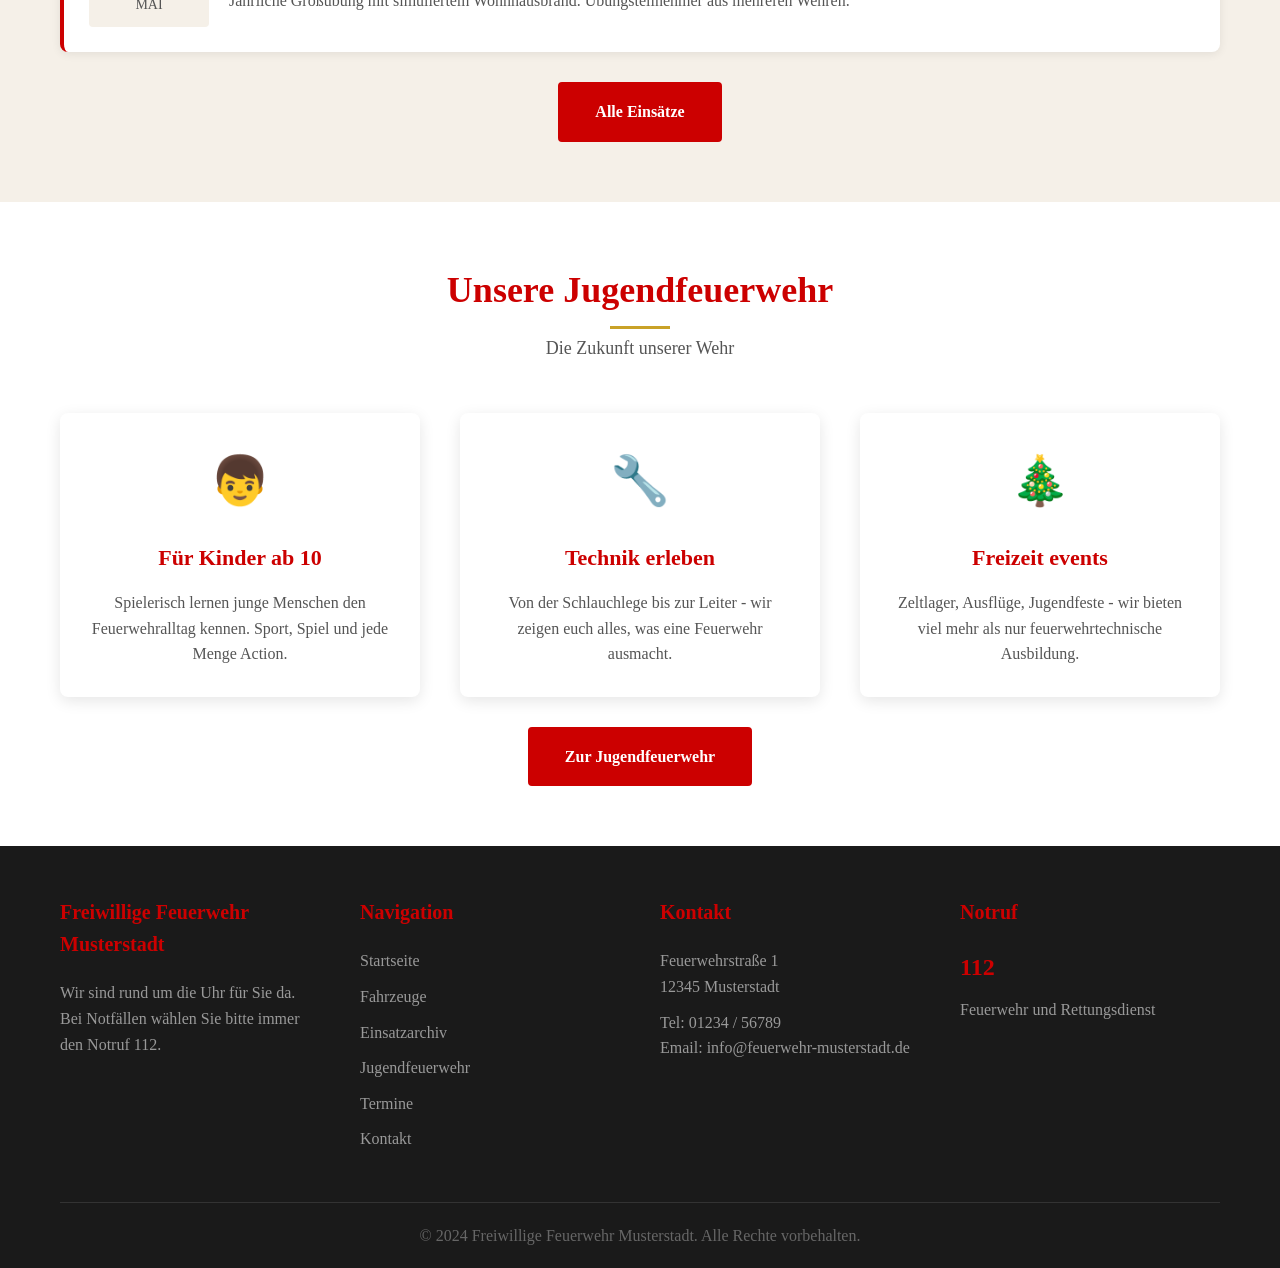
==== commit c5bb4c64: "Logo: Professionelles SVG-Logo für Feuerwehr hinzugefügt" ====
--- a/index.html
+++ b/index.html
@@ -16,7 +16,13 @@
         <div class="container">
             <div class="header-main">
                 <div class="logo">
-                    <div class="logo-icon">🚒</div>
+                    <div class="logo-icon"><svg class="logo-img" xmlns="http://www.w3.org/2000/svg" viewBox="0 0 100 100" width="60" height="60">
+  <path d="M50 5 L90 20 L90 55 Q90 85 50 95 Q10 85 10 55 L10 20 Z" fill="#cc0000"/>
+  <path d="M50 10 L85 23 L85 52 Q85 78 50 88 Q15 78 15 52 L15 23 Z" fill="#1a1a1a"/>
+  <path d="M50 25 C38 38 38 50 46 58 C42 52 40 46 44 40 C42 48 44 55 50 60 C56 55 58 48 56 40 C60 46 58 52 54 58 C62 50 62 38 50 25" fill="#ff6600"/>
+  <path d="M50 30 C43 40 43 48 48 54 C45 50 44 46 46 42 C45 48 46 52 50 55 C54 52 55 48 54 42 C56 46 55 50 52 54 C57 48 57 40 50 30" fill="#ffcc00"/>
+  <path d="M50 8 L83 21 L83 52 Q83 75 50 84 Q17 75 17 52 L17 21 Z" fill="none" stroke="#ffcc00" stroke-width="2"/>
+</svg></div>
                     <div class="logo-text">
                         Freiwillige Feuerwehr
                         <span>Gemeinde Musterstadt</span>
--- a/styles.css
+++ b/styles.css
@@ -67,12 +67,14 @@
 .logo-icon {
   width: 60px;
   height: 60px;
-  background-color: var(--white);
-  border-radius: 50%;
   display: flex;
   align-items: center;
   justify-content: center;
-  font-size: 32px;
+}
+
+.logo-icon svg, .logo-img {
+  width: 100%;
+  height: 100%;
 }
 
 .logo-text {
@@ -485,7 +487,7 @@
 
 /* Youth Section */
 .youth-hero {
-  background: linear-gradient(rgba(204, 0, 0, 0.85), rgba(204, 0, 0, 0.85)), url('data:image/svg+xml,<svg xmlns="http://www.w3.org/2000/svg" viewBox="0 0 1200 400"><rect fill="%23cc0000" width="1200" height="400"/></svg>');
+  background: linear-gradient(rgba(204, 0, 0, 0.85), rgba(204, 0, 0, 0.85)), url('https://images.unsplash.com/photo-1605721911519-3dfeb3be25e7?w=1200') center/cover no-repeat center/cover no-repeat;
   background-size: cover;
   color: var(--white);
   padding: 80px 0;
@@ -1092,4 +1094,151 @@
     font-size: 18px;
     border-bottom: 1px solid rgba(255,255,255,0.1);
   }
+
+  /* Additional Mobile Optimizations */
+  .section-title h2 {
+    font-size: 28px;
+  }
+
+  .section-title p {
+    font-size: 16px;
+  }
+
+  .about-grid {
+    grid-template-columns: 1fr;
+    gap: 20px;
+  }
+
+  .about-card {
+    padding: 25px 20px;
+  }
+
+  .stats-grid {
+    grid-template-columns: repeat(2, 1fr);
+    gap: 20px;
+  }
+
+  .stat-item {
+    padding: 20px 15px;
+  }
+
+  .stat-item h3 {
+    font-size: 32px;
+  }
+
+  .emergency-banner h2 {
+    font-size: 24px;
+  }
+
+  .emergency-number {
+    padding: 15px 30px;
+    font-size: 24px;
+  }
+
+  .donation-box {
+    padding: 25px 15px;
+  }
+
+  .donation-progress {
+    margin: 20px 0;
+  }
+
+  .donation-account {
+    padding: 10px 0;
+  }
+
+  .vehicle-grid {
+    grid-template-columns: 1fr;
+  }
+
+  .vehicle-card {
+    padding: 20px;
+  }
+
+  .vehicle-card h3 {
+    font-size: 22px;
+  }
+
+  .event-list {
+    padding: 20px;
+  }
+
+  .event-item {
+    padding: 20px;
+    flex-direction: column;
+    text-align: center;
+    gap: 15px;
+  }
+
+  .event-date {
+    min-width: auto;
+  }
+
+  .contact-form {
+    padding: 25px 20px;
+  }
+
+  .form-group {
+    margin-bottom: 20px;
+  }
+
+  .form-group label {
+    font-size: 16px;
+  }
+
+  .form-group input,
+  .form-group textarea,
+  .form-group select {
+    padding: 14px;
+    font-size: 16px;
+  }
+
+  .footer-content {
+    grid-template-columns: 1fr;
+    text-align: center;
+  }
+
+  .footer-section {
+    padding: 20px 0;
+  }
+
+  .youth-hero h1 {
+    font-size: 28px;
+  }
+
+  .youth-hero p {
+    font-size: 16px;
+  }
+
+  .age-groups {
+    grid-template-columns: 1fr;
+  }
+
+  .age-group {
+    padding: 25px 20px;
+  }
+
+  .activity-grid {
+    grid-template-columns: 1fr;
+  }
+
+  .contact-grid {
+    grid-template-columns: 1fr;
+  }
+
+  .contact-info {
+    padding: 25px;
+  }
+
+  .contact-info h3 {
+    font-size: 22px;
+  }
+
+  /* Larger tap targets for all links */
+  a.btn {
+    min-height: 48px;
+    display: inline-flex;
+    align-items: center;
+    justify-content: center;
+  }
 }
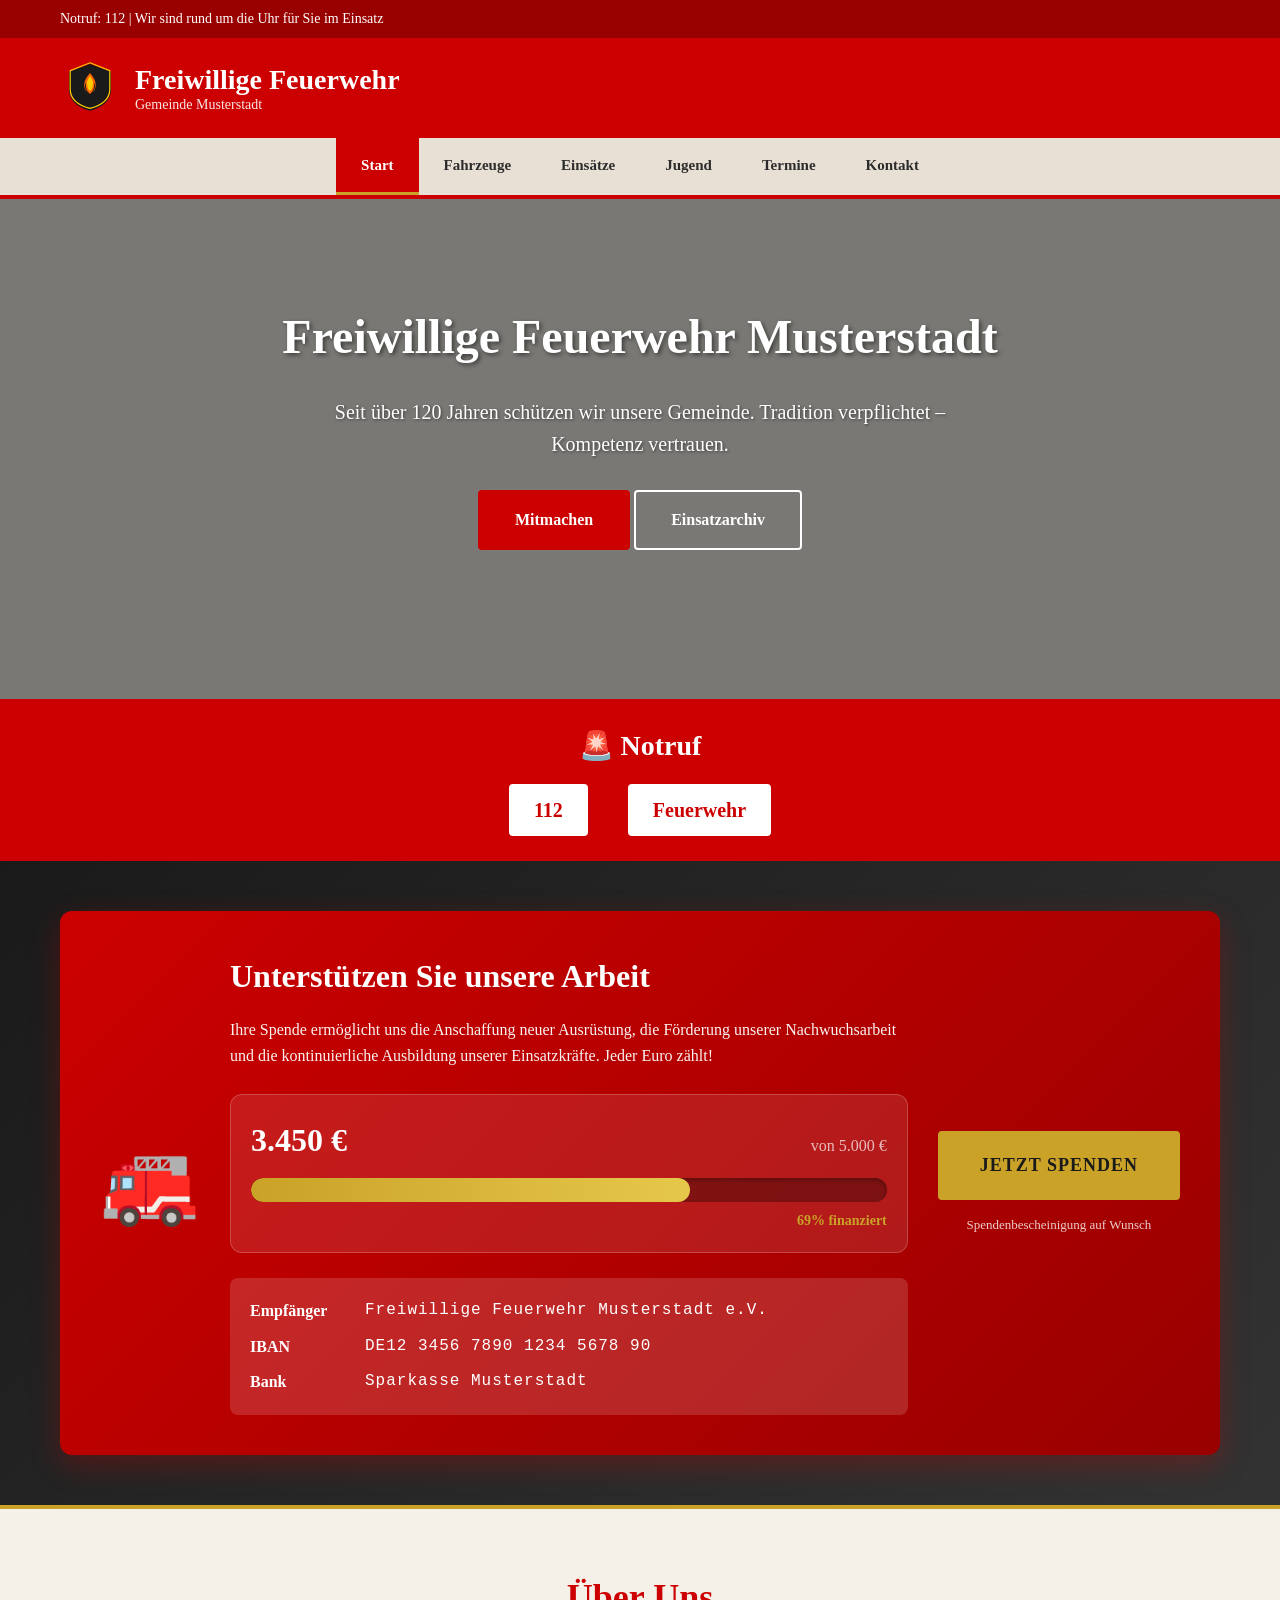
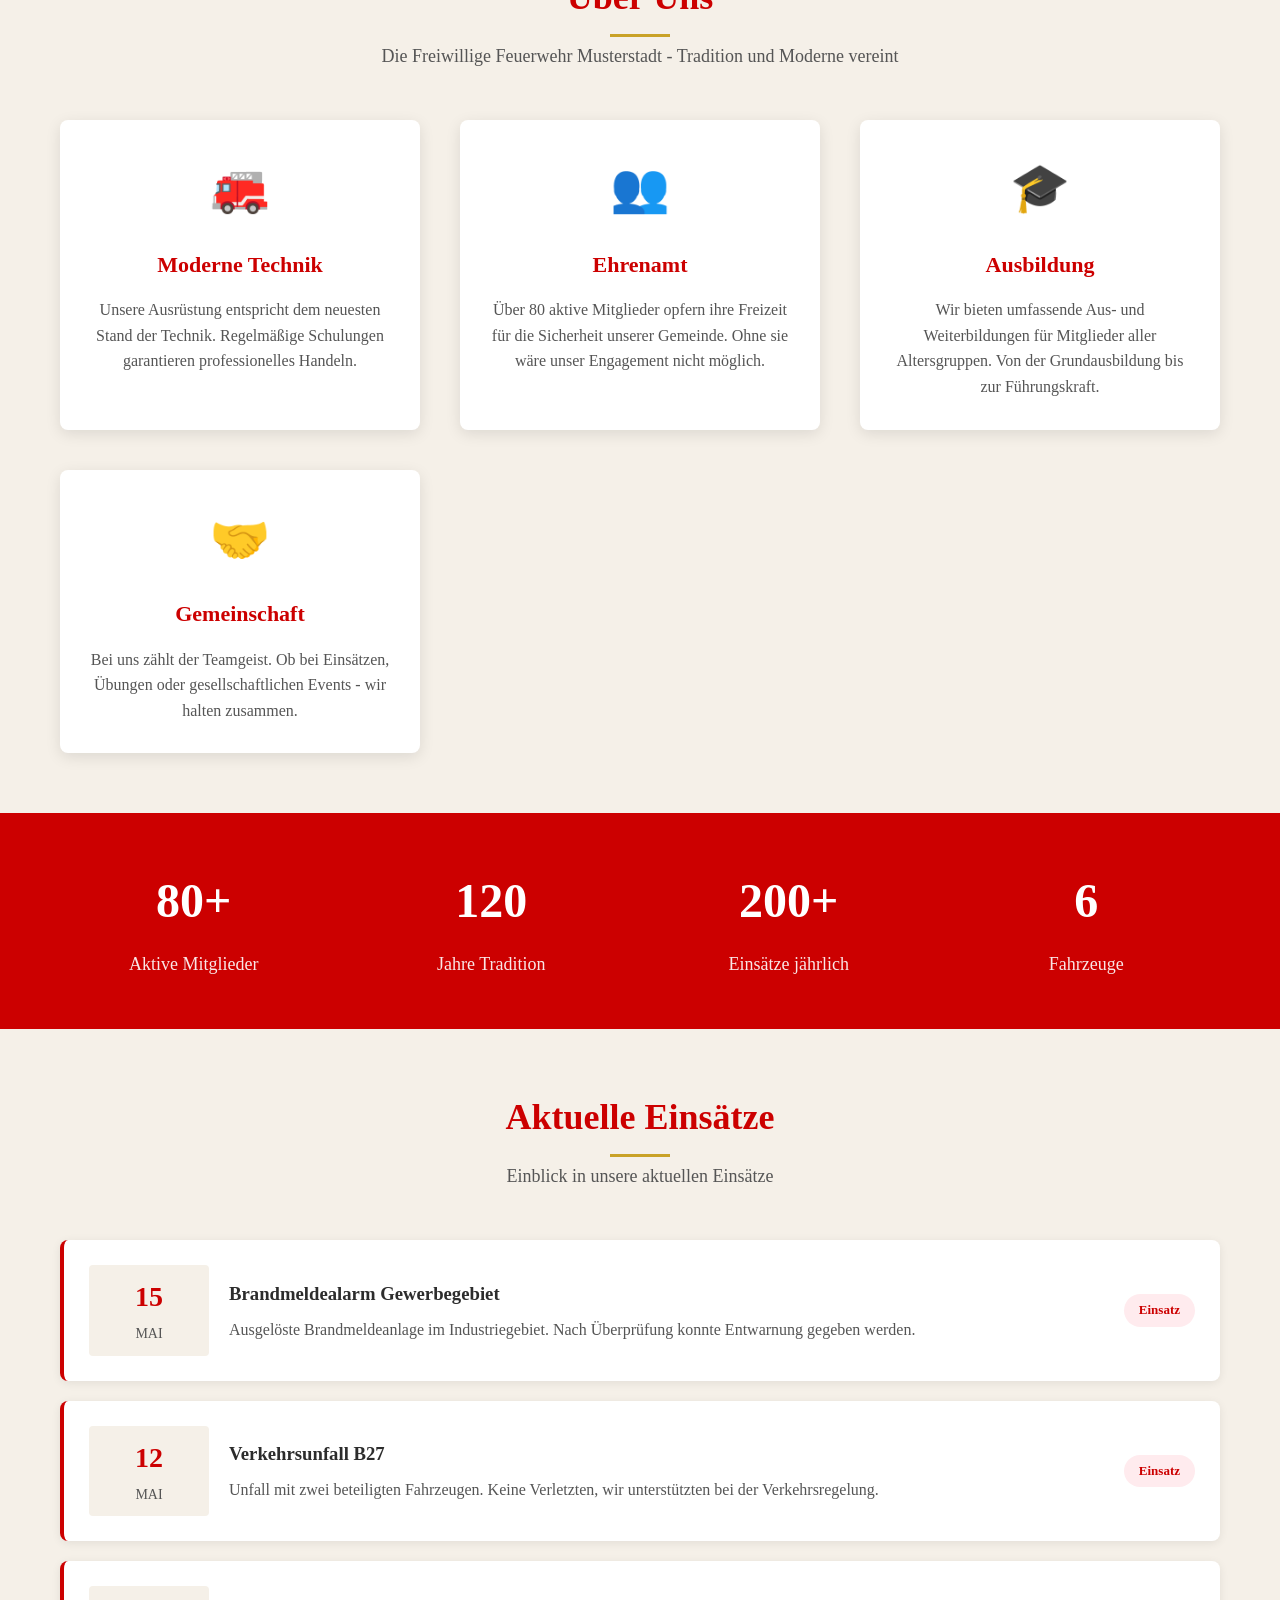
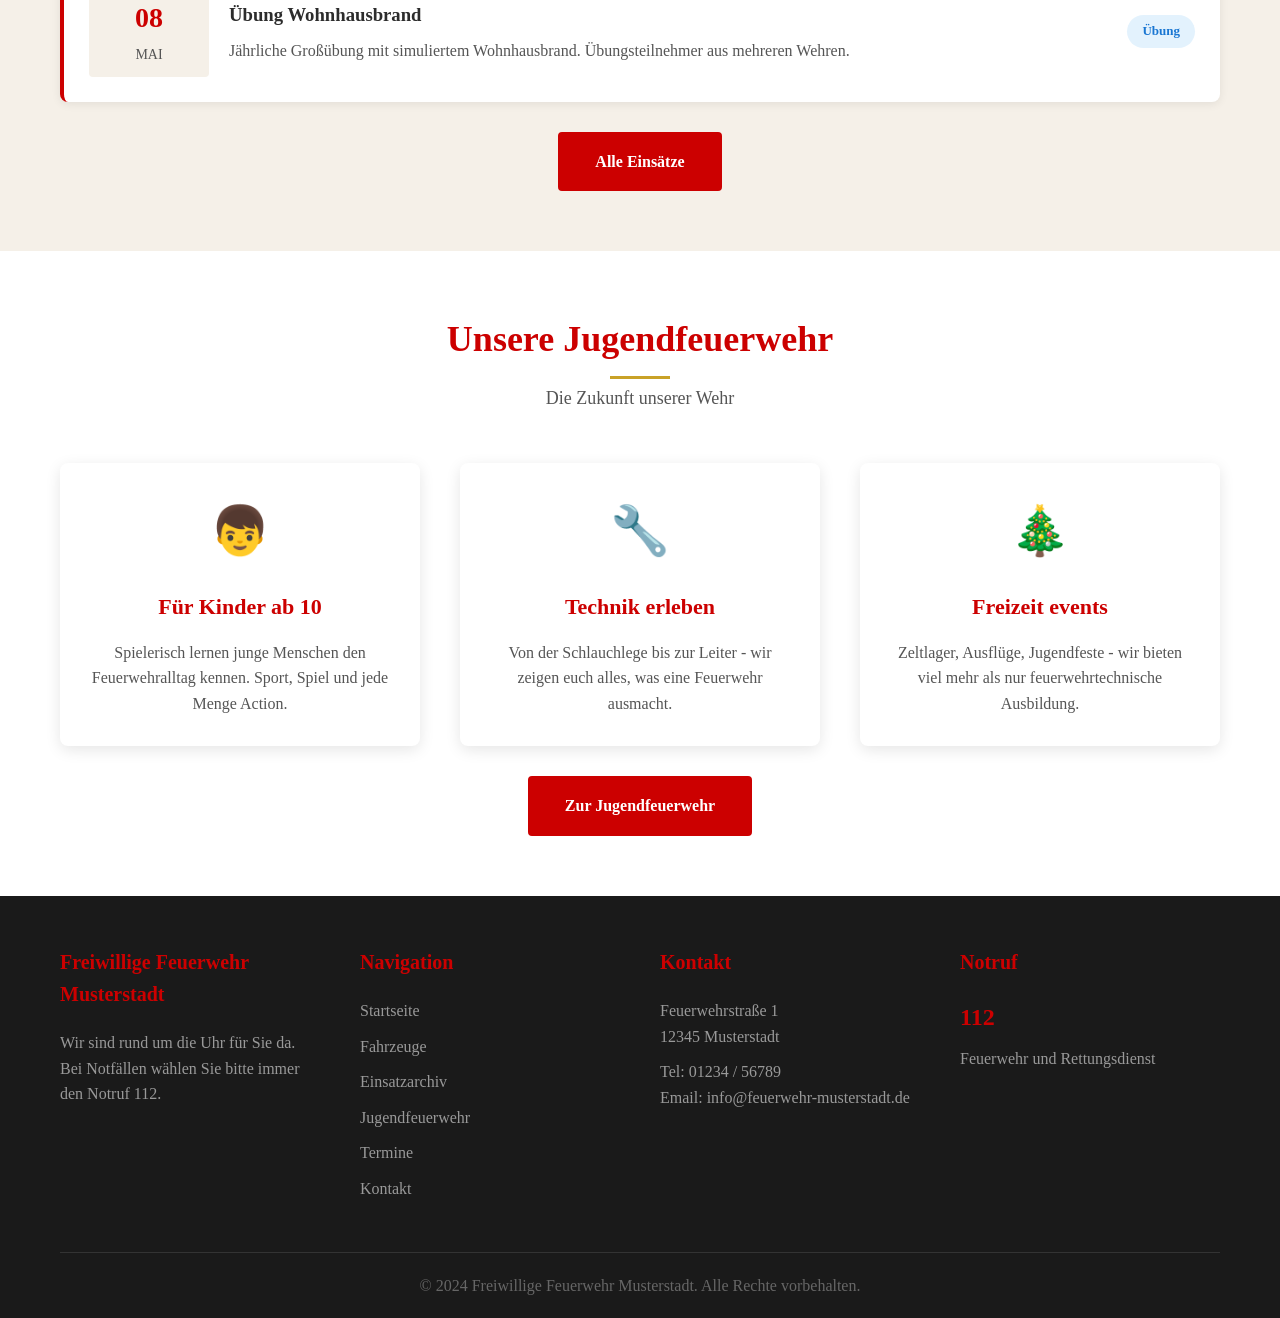
==== commit b4b0fc42: "Hero: Bildergalerie-Slideshow mit 4 Feuerwehr-Bildern" ====
--- a/index.html
+++ b/index.html
@@ -51,7 +51,13 @@
     </nav>
 
     <section class="hero">
-        <div class="container">
+        <div class="hero-slideshow">
+            <div class="hero-slide active" style="background-image: linear-gradient(rgba(0,0,0,0.5), rgba(0,0,0,0.5)), url('https://images.unsplash.com/photo-1605721911519-3dfeb3be25e7?w=1920')"></div>
+            <div class="hero-slide" style="background-image: linear-gradient(rgba(0,0,0,0.5), rgba(0,0,0,0.5)), url('https://images.unsplash.com/photo-1534438327276-14e5300c3a48?w=1920')"></div>
+            <div class="hero-slide" style="background-image: linear-gradient(rgba(0,0,0,0.5), rgba(0,0,0,0.5)), url('https://images.unsplash.com/photo-1527515637462-cff94eecc1ac?w=1920')"></div>
+            <div class="hero-slide" style="background-image: linear-gradient(rgba(0,0,0,0.5), rgba(0,0,0,0.5)), url('https://images.unsplash.com/photo-1578662996442-48f60103fc96?w=1920')"></div>
+        </div>
+        <div class="hero-content">
             <h1>Freiwillige Feuerwehr Musterstadt</h1>
             <p>Seit über 120 Jahren schützen wir unsere Gemeinde. Tradition verpflichtet – Kompetenz vertrauen.</p>
             <a href="kontakt.html" class="btn">Mitmachen</a>
@@ -296,5 +302,20 @@
             });
         }
     </script>
+    <script>
+        // Hero Slideshow
+        (function() {
+            const slides = document.querySelectorAll('.hero-slide');
+            let currentSlide = 0;
+            
+            if (slides.length > 1) {
+                setInterval(function() {
+                    slides[currentSlide].classList.remove('active');
+                    currentSlide = (currentSlide + 1) % slides.length;
+                    slides[currentSlide].classList.add('active');
+                }, 5000); // Alle 5 Sekunden wechseln
+            }
+        })();
+    </script>
 </body>
 </html>
--- a/styles.css
+++ b/styles.css
@@ -165,24 +165,55 @@
 
 /* Hero Section */
 .hero {
-  background: linear-gradient(rgba(0,0,0,0.6), rgba(0,0,0,0.6)), url('https://images.unsplash.com/photo-1605721911519-3dfeb3be25e7?w=1200') center/cover no-repeat;
+  position: relative;
+  min-height: 500px;
+  color: var(--white);
+  padding: 100px 0;
+  text-align: center;
+  overflow: hidden;
+}
+
+.hero-slideshow {
+  position: absolute;
+  top: 0;
+  left: 0;
+  width: 100%;
+  height: 100%;
+  z-index: 0;
+}
+
+.hero-slide {
+  position: absolute;
+  top: 0;
+  left: 0;
+  width: 100%;
+  height: 100%;
   background-size: cover;
   background-position: center;
-  color: var(--white);
-  padding: 100px 0;
-  text-align: center;
-}
-
-.hero h1 {
+  opacity: 0;
+  transition: opacity 1.5s ease-in-out;
+}
+
+.hero-slide.active {
+  opacity: 1;
+}
+
+.hero-content {
+  position: relative;
+  z-index: 1;
+}
+
+.hero-content h1 {
   font-size: 48px;
   margin-bottom: 20px;
   text-shadow: 2px 2px 4px rgba(0,0,0,0.5);
 }
 
-.hero p {
+.hero-content p {
   font-size: 20px;
   max-width: 700px;
   margin: 0 auto 30px;
+  text-shadow: 1px 1px 3px rgba(0,0,0,0.5);
 }
 
 .btn {
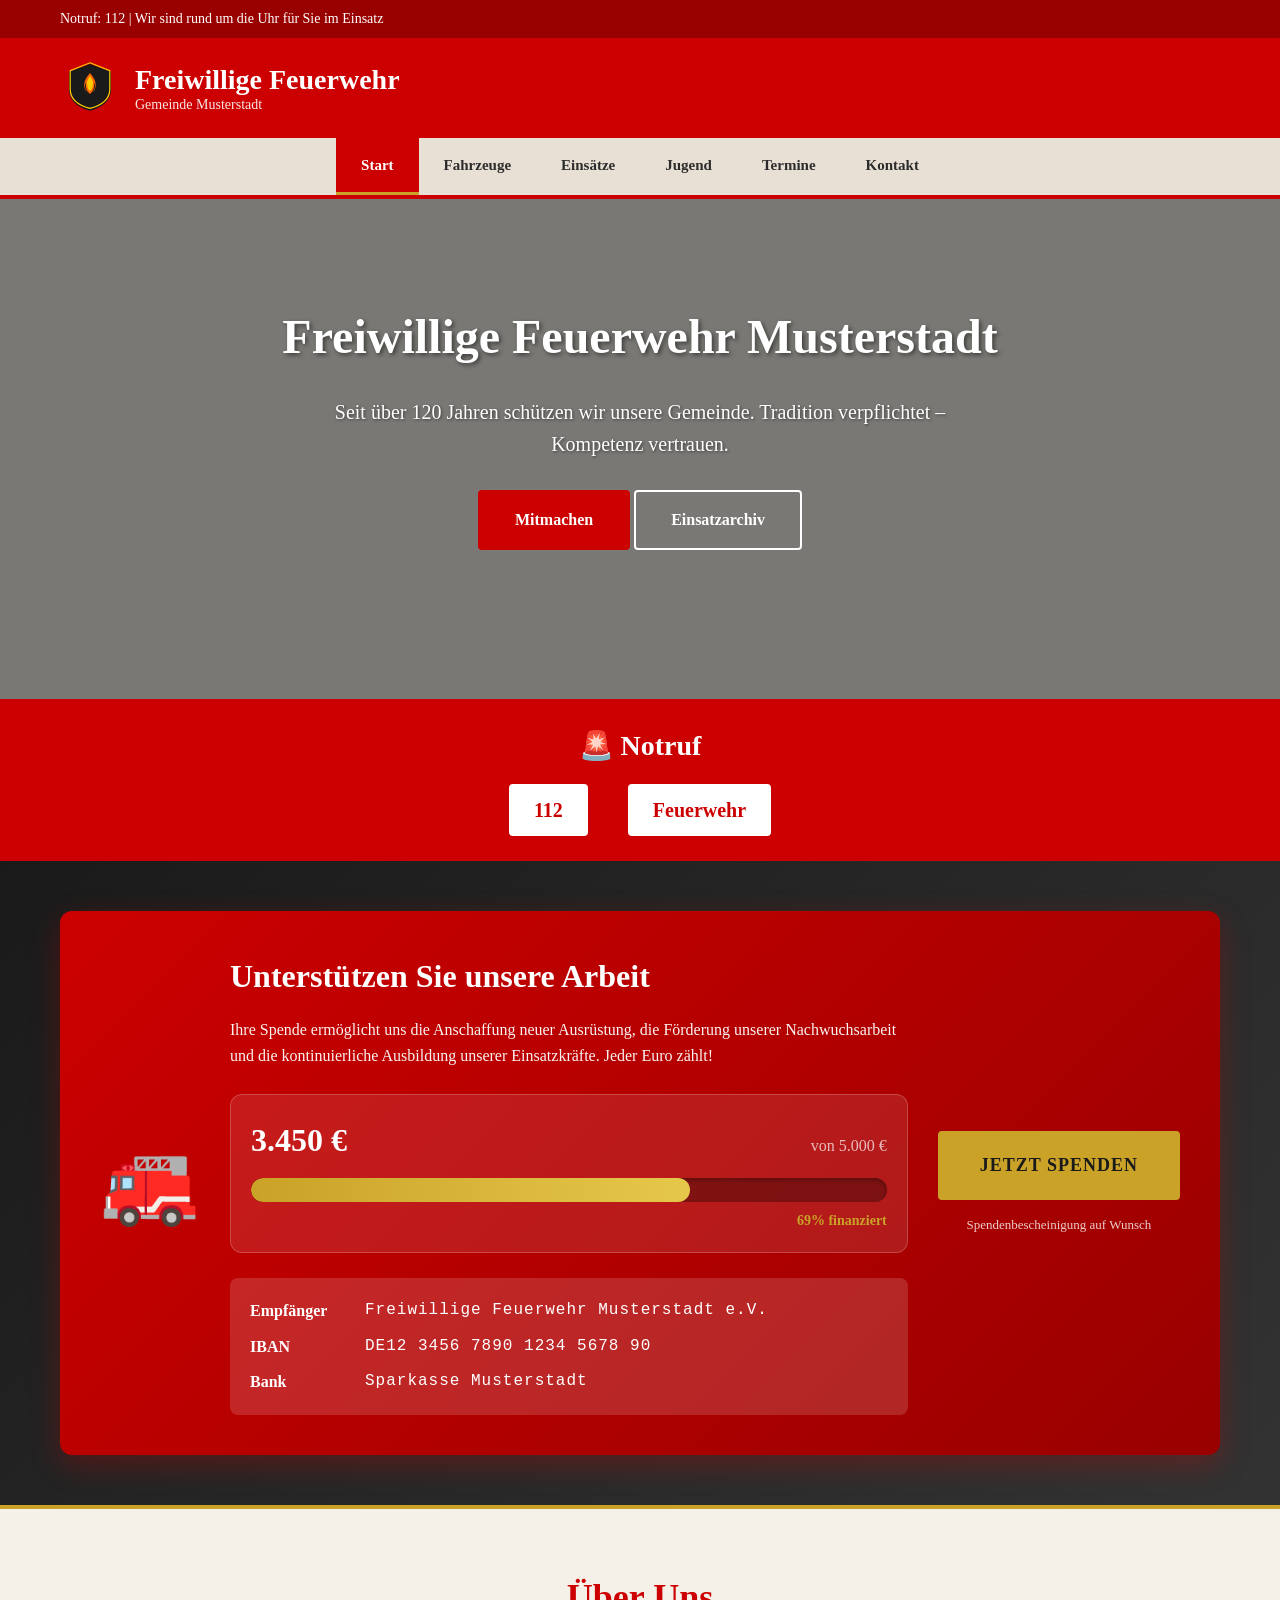
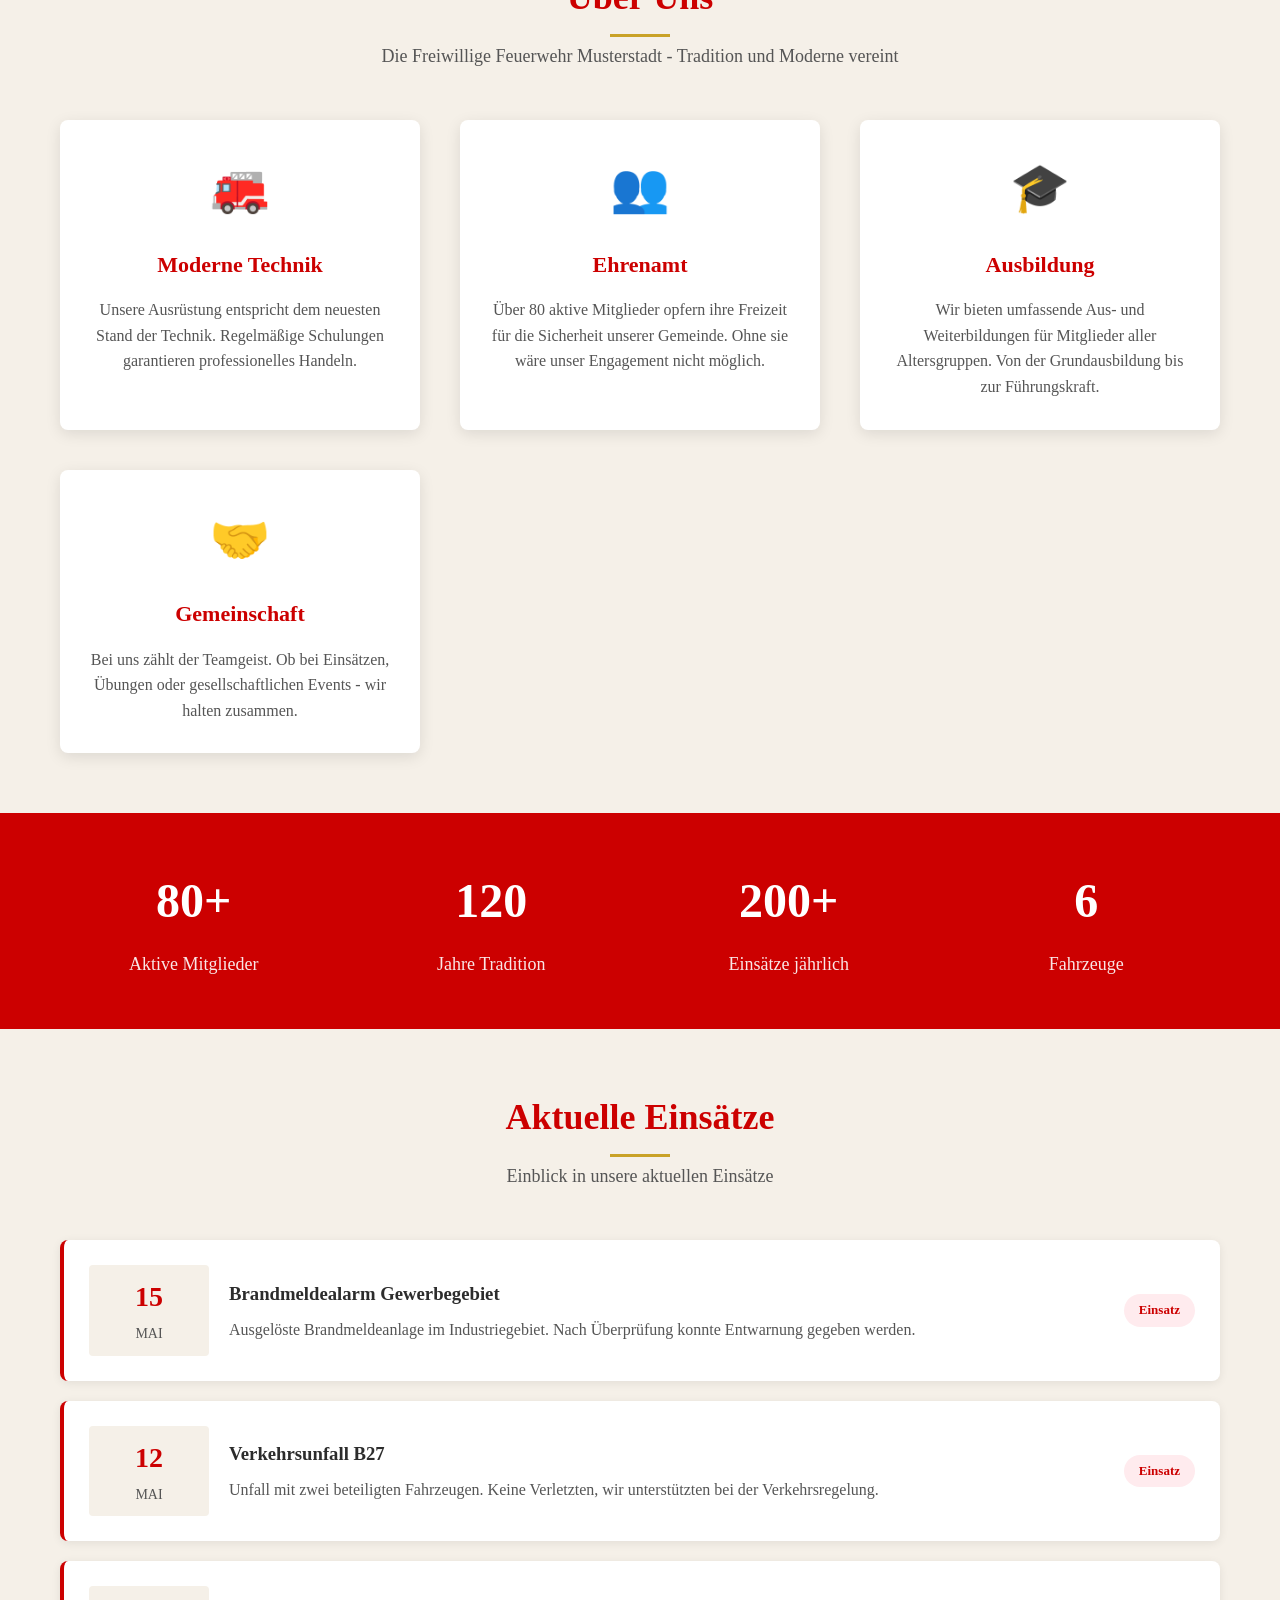
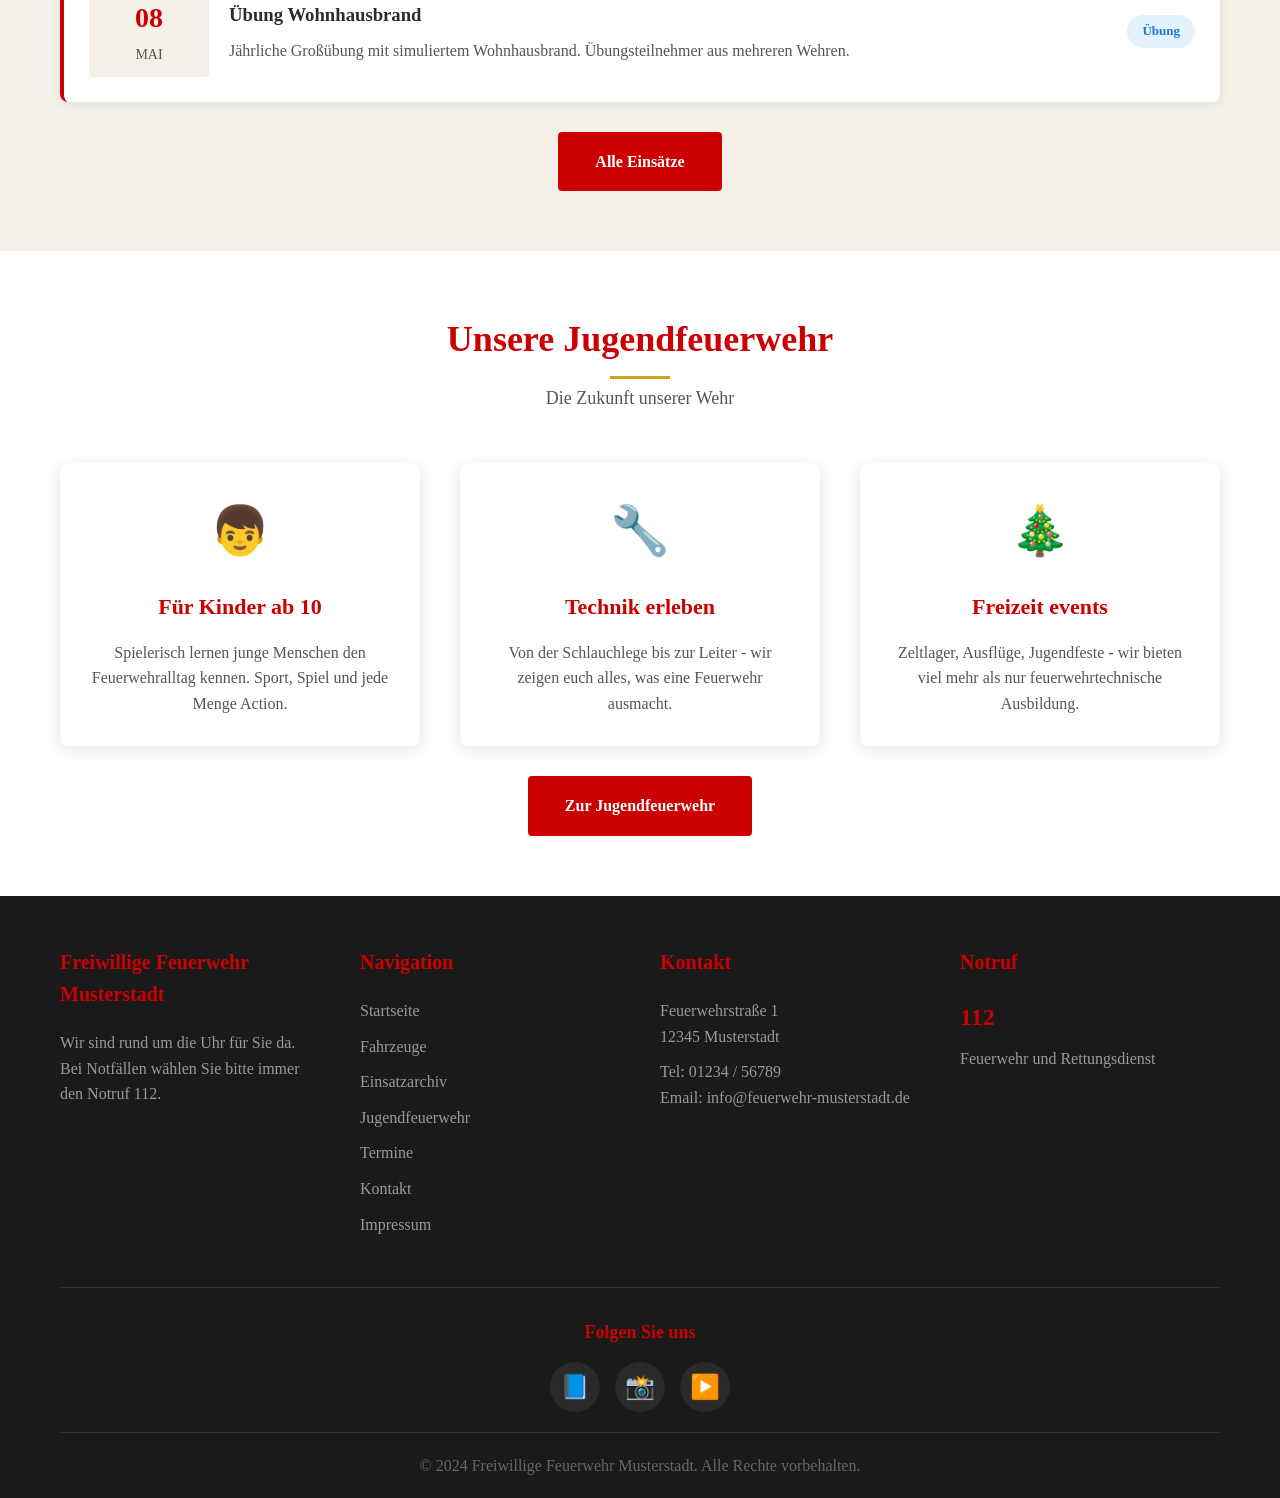
==== commit ea42b47b: "Verbesserungen: Einsatz-Filter, Google Maps, Social Links, Impressum/DSGVO, CSS-Erweiterungen" ====
--- a/index.html
+++ b/index.html
@@ -263,6 +263,7 @@
                         <li><a href="jugendfeuerwehr.html">Jugendfeuerwehr</a></li>
                         <li><a href="events.html">Termine</a></li>
                         <li><a href="kontakt.html">Kontakt</a></li>
+                        <li><a href="impressum.html">Impressum</a></li>
                     </ul>
                 </div>
                 <div class="footer-section">
@@ -274,6 +275,14 @@
                     <h4>Notruf</h4>
                     <p style="font-size: 24px; font-weight: bold; color: var(--primary-red);">112</p>
                     <p>Feuerwehr und Rettungsdienst</p>
+                </div>
+            </div>
+            <div class="footer-social">
+                <h4>Folgen Sie uns</h4>
+                <div class="social-links">
+                    <a href="https://www.facebook.com/" target="_blank" rel="noopener" class="social-link" aria-label="Facebook">📘</a>
+                    <a href="https://www.instagram.com/" target="_blank" rel="noopener" class="social-link" aria-label="Instagram">📸</a>
+                    <a href="https://www.youtube.com/" target="_blank" rel="noopener" class="social-link" aria-label="YouTube">▶️</a>
                 </div>
             </div>
             <div class="footer-bottom">
--- a/styles.css
+++ b/styles.css
@@ -518,8 +518,7 @@
 
 /* Youth Section */
 .youth-hero {
-  background: linear-gradient(rgba(204, 0, 0, 0.85), rgba(204, 0, 0, 0.85)), url('https://images.unsplash.com/photo-1605721911519-3dfeb3be25e7?w=1200') center/cover no-repeat center/cover no-repeat;
-  background-size: cover;
+  background: linear-gradient(rgba(204, 0, 0, 0.85), rgba(204, 0, 0, 0.85)), url('https://images.unsplash.com/photo-1605721911519-3dfeb3be25e7?w=1200') center/cover no-repeat;
   color: var(--white);
   padding: 80px 0;
   text-align: center;
@@ -971,6 +970,122 @@
   font-size: 13px;
   margin-top: 15px;
   opacity: 0.8;
+}
+
+
+/* Einsatz-Filter */
+.einsatz-filter {
+  display: flex;
+  justify-content: center;
+  gap: 10px;
+  margin-bottom: 30px;
+  flex-wrap: wrap;
+}
+
+.filter-btn {
+  padding: 10px 24px;
+  background-color: var(--white);
+  color: var(--text-dark);
+  border: 2px solid var(--beige-dark);
+  border-radius: 30px;
+  cursor: pointer;
+  font-family: inherit;
+  font-size: 15px;
+  font-weight: 600;
+  transition: all 0.3s ease;
+}
+
+.filter-btn:hover {
+  border-color: var(--primary-red);
+  color: var(--primary-red);
+}
+
+.filter-btn.active {
+  background-color: var(--primary-red);
+  color: var(--white);
+  border-color: var(--primary-red);
+}
+
+/* Map Container */
+.map-container {
+  border-radius: 8px;
+  overflow: hidden;
+  box-shadow: 0 4px 15px rgba(0,0,0,0.1);
+  margin-bottom: 10px;
+}
+
+/* Social Links in Footer */
+.footer-social {
+  text-align: center;
+  padding: 30px 0 20px;
+  border-top: 1px solid #333;
+}
+
+.footer-social h4 {
+  color: var(--primary-red);
+  margin-bottom: 15px;
+  font-size: 18px;
+}
+
+.social-links {
+  display: flex;
+  justify-content: center;
+  gap: 15px;
+}
+
+.social-link {
+  display: flex;
+  align-items: center;
+  justify-content: center;
+  width: 50px;
+  height: 50px;
+  background-color: #2a2a2a;
+  border-radius: 50%;
+  font-size: 24px;
+  transition: all 0.3s ease;
+  text-decoration: none;
+}
+
+.social-link:hover {
+  background-color: var(--primary-red);
+  transform: translateY(-3px);
+  box-shadow: 0 5px 15px rgba(204, 0, 0, 0.3);
+}
+
+/* Legal Pages (Impressum/Datenschutz) */
+.legal-text {
+  line-height: 1.8;
+}
+
+.legal-text h3 {
+  color: var(--primary-red);
+  margin-bottom: 15px;
+}
+
+.legal-text p {
+  color: var(--text-gray);
+  margin-bottom: 15px;
+}
+
+.no-results {
+  display: none;
+  text-align: center;
+  padding: 40px;
+  color: var(--text-gray);
+  font-size: 18px;
+  background: var(--white);
+  border-radius: 8px;
+  box-shadow: 0 2px 10px rgba(0,0,0,0.08);
+}
+
+@media (max-width: 768px) {
+  .einsatz-filter {
+    gap: 8px;
+  }
+  .filter-btn {
+    padding: 10px 18px;
+    font-size: 14px;
+  }
 }
 
 /* Footer */
